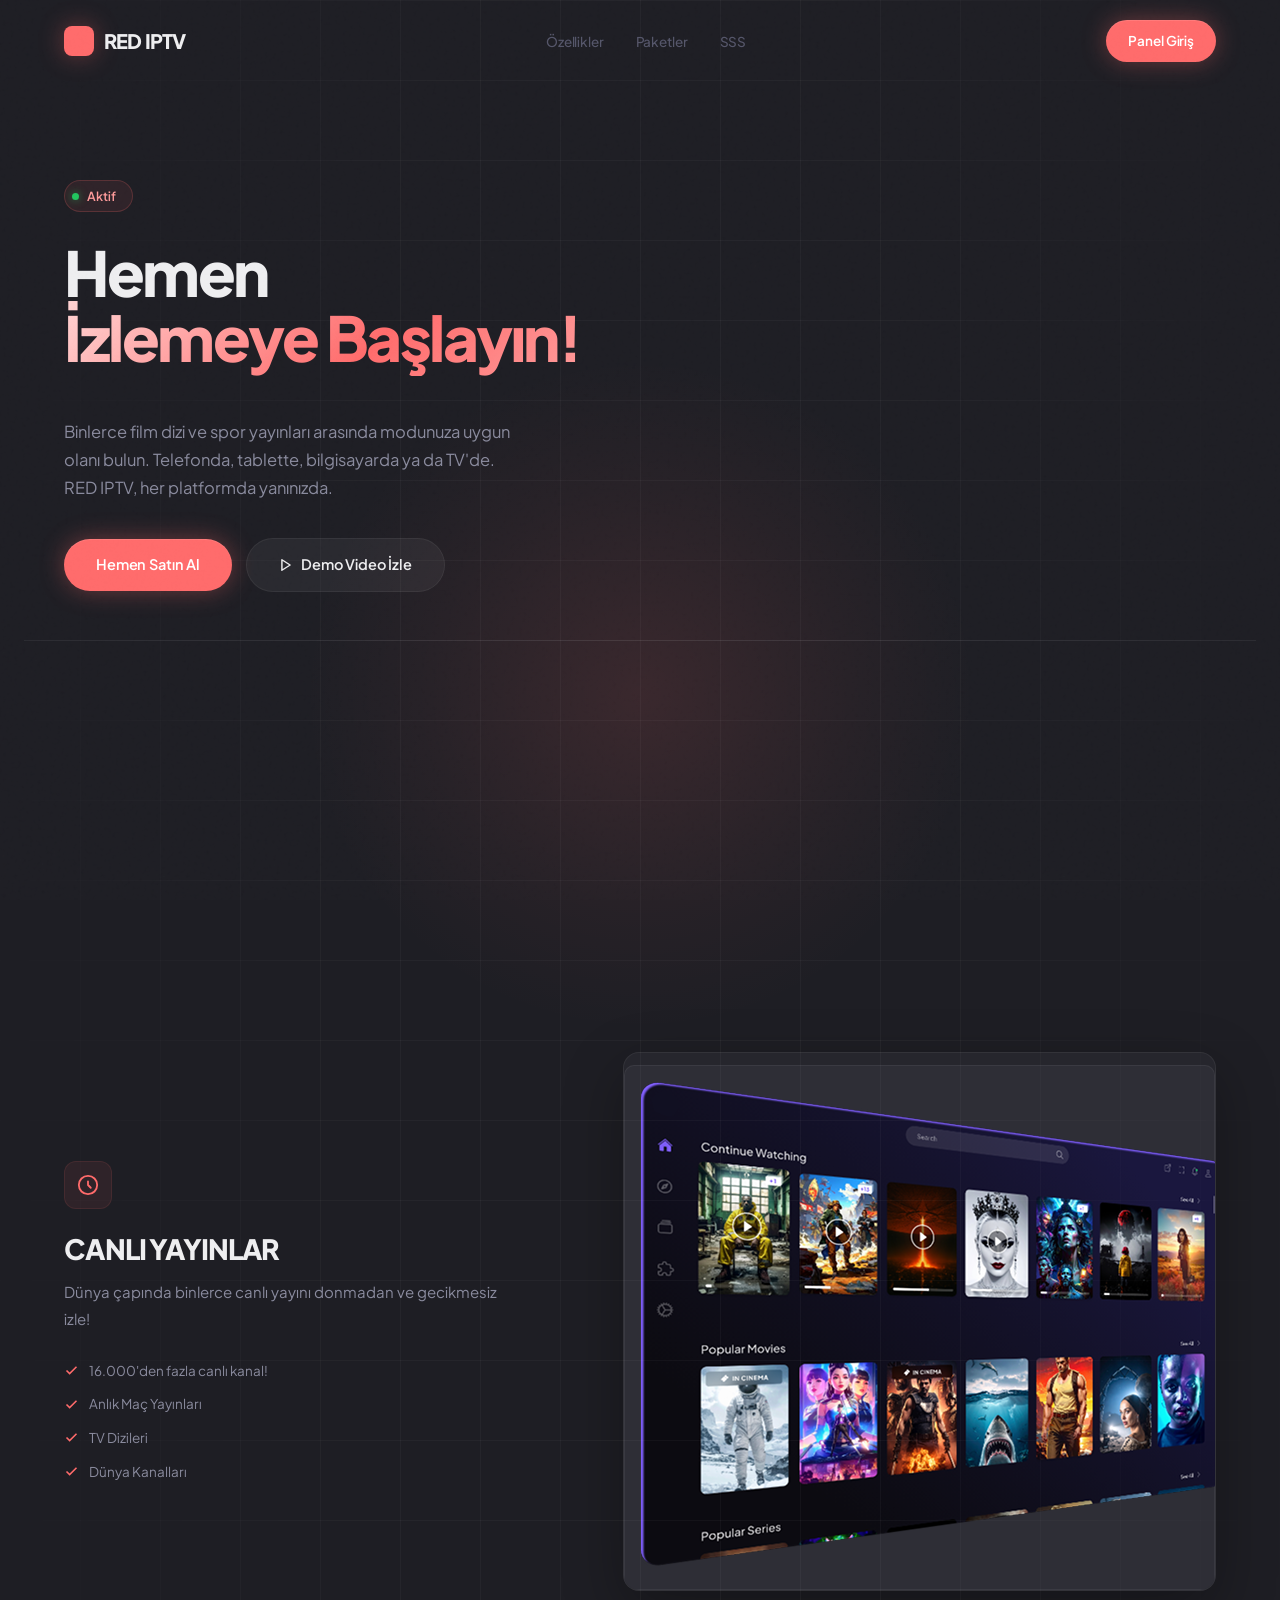
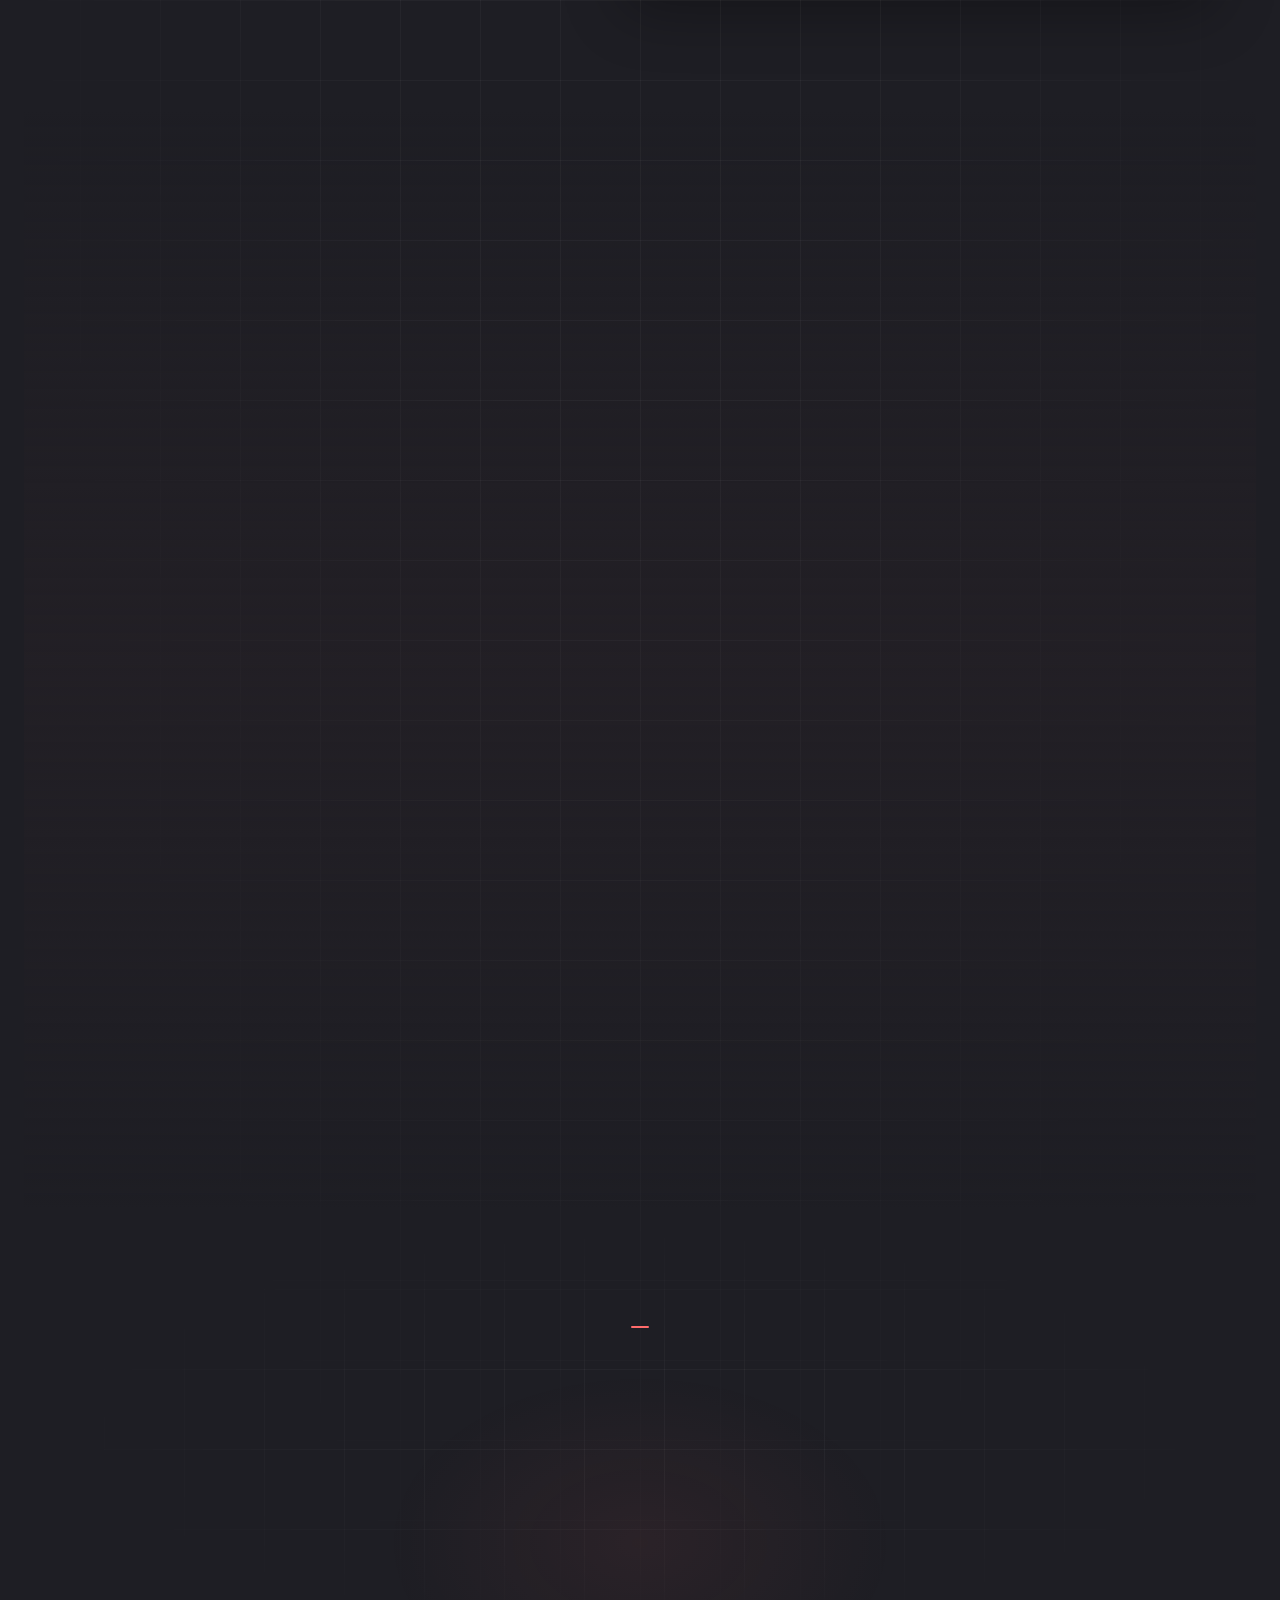
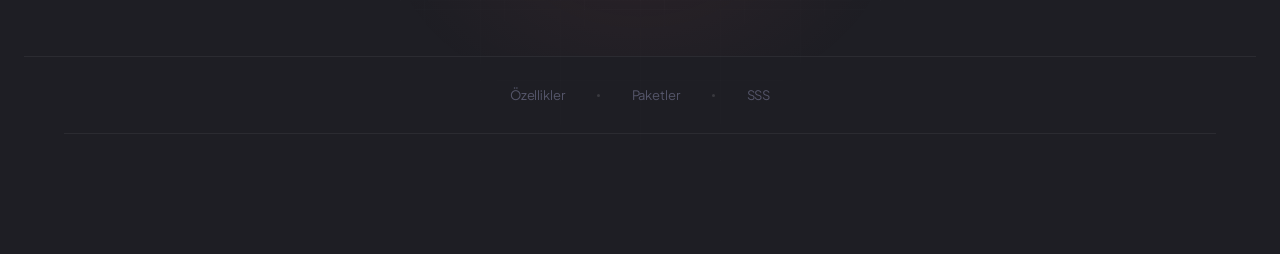
==== index.html @ 6d72e3f4 "Add files via upload" ====
<!DOCTYPE html>
<html lang="tr">
<head>
    <meta charset="UTF-8">
    <meta name="viewport" content="width=device-width, initial-scale=1.0">
    <title>RED IPTV - Guncel Aktif Canli</title>
    <link rel="preconnect" href="https://fonts.googleapis.com">
    <link rel="preconnect" href="https://fonts.gstatic.com" crossorigin>
    <link href="https://fonts.googleapis.com/css2?family=Plus+Jakarta+Sans:wght@400;500;600;700;800&family=JetBrains+Mono:wght@400;500&display=swap" rel="stylesheet">
    <link rel="stylesheet" href="templatemo-quantix-style.css">
<!--

TemplateMo 614 Quantix SaaS

https://templatemo.com/tm-614-quantix-saas

-->
</head>
<body>

    <!-- NAVBAR -->
    <nav class="navbar" id="navbar">
        <div class="container">
            <a href="#" class="nav-brand">
                <span class="brand-icon"></span>
                RED IPTV
            </a>
            <ul class="nav-links" id="navLinks">
                <li><a href="#features">Özellikler</a></li>
                <li><a href="#pricing">Paketler</a></li>
                <li><a href="./sss.html" onclick="return false;">SSS</a></li>
                <li class="nav-mobile-actions">
                    <a href="#" class="btn btn-primary" onclick="return false;">Panel Giriş</a>
                </li>
            </ul>
            <div class="nav-actions">
                <a href="#" class="btn btn-primary" onclick="return false;">Panel Giriş</a>
            </div>
            <button class="nav-toggle" id="navToggle" aria-label="Toggle menu">
                <span></span><span></span><span></span>
            </button>
        </div>
    </nav>

    <!-- HERO -->
    <section class="hero">
        <div class="hero-inner container">
            <div class="hero-content">
                <div class="hero-badge">
                    <span class="badge-dot"></span>
                    Aktif
                </div>
                <h1>Hemen <br><span class="gradient-text">İzlemeye Başlayın!</span></h1>
                <p class="hero-desc">
</br> Binlerce film dizi ve spor yayınları arasında modunuza uygun olanı bulun. Telefonda, tablette, bilgisayarda ya da TV'de. </br> RED IPTV, her platformda yanınızda.</p>
                <div class="hero-cta">
                    <a href="#pricing" class="btn btn-primary btn-lg" onclick="return false;">Hemen Satın Al</a>
                    <a href="#" class="btn btn-secondary btn-lg" onclick="return false;">
                        <svg width="14" height="14" viewBox="0 0 24 24" fill="none" stroke="currentColor" stroke-width="2.5" stroke-linecap="round" stroke-linejoin="round"><polygon points="5 3 19 12 5 21 5 3"/></svg>
                       Demo Video İzle
                    </a>
                </div>
				</div>
                </div>
            </div>

    <!-- TABBED FEATURES -->
    <section class="section features-section" id="features">
        <div class="container">
            <div class="section-header fade-up">
                <p class="section-label"></p>
                <h2 class="section-title">Özellikler</h2>
                <p class="section-desc">Canlı Yayınlar - Kanallar - Diziler - Filmler - XXX</p>
            </div>

            <div class="feature-tabs fade-up" role="tablist">
                <button class="feature-tab active" data-tab="dashboard" role="tab">Canlı Yayınlar</button>
                <button class="feature-tab" data-tab="funnels" role="tab">Kanallar</button>
                <button class="feature-tab" data-tab="sdk" role="tab">Diziler</button>
                <button class="feature-tab" data-tab="replay" role="tab">Filmler</button>
                <button class="feature-tab" data-tab="privacy" role="tab">XXX</button>
            </div>

            <div class="feature-panels">
                <!-- Panel 1: Canlı Yayınlar -->
                <div class="feature-panel active" data-panel="dashboard">
                    <div class="feature-text">
                        <div class="feat-icon">
                            <svg width="22" height="22" viewBox="0 0 24 24" fill="none" stroke="currentColor" stroke-width="2" stroke-linecap="round" stroke-linejoin="round"><circle cx="12" cy="12" r="10"/><path d="M12 8v4l3 3"/></svg>
                        </div>
                        <h3>CANLI YAYINLAR</h3>
                        <p>Dünya çapında binlerce canlı yayını donmadan ve gecikmesiz izle!</p>
                        <ul class="feature-bullets">
						    <li><svg width="15" height="15" viewBox="0 0 24 24" fill="none" stroke="currentColor" stroke-width="2.5"><polyline points="20 6 9 17 4 12"/></svg> 16.000'den fazla canlı kanal! </li>
                            <li><svg width="15" height="15" viewBox="0 0 24 24" fill="none" stroke="currentColor" stroke-width="2.5"><polyline points="20 6 9 17 4 12"/></svg> Anlık Maç Yayınları </li>
                            <li><svg width="15" height="15" viewBox="0 0 24 24" fill="none" stroke="currentColor" stroke-width="2.5"><polyline points="20 6 9 17 4 12"/></svg> TV Dizileri </li>
                            <li><svg width="15" height="15" viewBox="0 0 24 24" fill="none" stroke="currentColor" stroke-width="2.5"><polyline points="20 6 9 17 4 12"/></svg> Dünya Kanalları </li>
						</ul>
              </div>
                    <div class="feature-visual">
                            <div class="code-output">
                   <img src="img/explore.png">
				      <div class="co-result">
                            </div>
                        </div>
                    </div>
                </div>

                <!-- Panel 2: Kanallar -->
                <div class="feature-panel" data-panel="funnels">
                    <div class="feature-text">
                        <div class="feat-icon">
                            <svg width="22" height="22" viewBox="0 0 24 24" fill="none" stroke="currentColor" stroke-width="2" stroke-linecap="round" stroke-linejoin="round"><circle cx="12" cy="12" r="10"/><path d="M12 8v4l3 3"/></svg>
                        </div>
                        <h3>KANALLAR</h3>
                        <p> </br>Dünya TV'lerindeki kanalları anlık izle!</p>
                        <ul class="feature-bullets">
					        <li><svg width="15" height="15" viewBox="0 0 24 24" fill="none" stroke="currentColor" stroke-width="2.5"><polyline points="20 6 9 17 4 12"/></svg> 16.000'den fazla canlı kanal! </li>
                            <li><svg width="15" height="15" viewBox="0 0 24 24" fill="none" stroke="currentColor" stroke-width="2.5"><polyline points="20 6 9 17 4 12"/></svg> Dizi Kanalları </li>
                            <li><svg width="15" height="15" viewBox="0 0 24 24" fill="none" stroke="currentColor" stroke-width="2.5"><polyline points="20 6 9 17 4 12"/></svg> Türk TV Kanalları </li>
                            <li><svg width="15" height="15" viewBox="0 0 24 24" fill="none" stroke="currentColor" stroke-width="2.5"><polyline points="20 6 9 17 4 12"/></svg> Dünya Kanalları </li>
						</ul>
              </div>
                    <div class="feature-visual">
                            <div class="code-output">
                   <img src="img/explore.png">
				      <div class="co-result">
                            </div>
                        </div>
                    </div>
                </div>

                <!-- Panel 3: Diziler -->
                <div class="feature-panel" data-panel="sdk">
                    <div class="feature-text">
                        <div class="feat-icon">
                            <svg width="22" height="22" viewBox="0 0 24 24" fill="none" stroke="currentColor" stroke-width="2" stroke-linecap="round" stroke-linejoin="round"><polyline points="16 18 22 12 16 6"/><polyline points="8 6 2 12 8 18"/></svg>
                        </div>
                        <h3>DIZILER</h3>
                        <p>DEV DIZI ARŞIVIMIZ HIZMETINIZDE! </br>Güncel ve geçmiş binlerce dizi tek tık uzağınızda.</p>
                        <ul class="feature-bullets">
					   	    <li><svg width="15" height="15" viewBox="0 0 24 24" fill="none" stroke="currentColor" stroke-width="2.5"><polyline points="20 6 9 17 4 12"/></svg> 12.000+ Dizi & 270.000+ Bölüm </li>
                            <li><svg width="15" height="15" viewBox="0 0 24 24" fill="none" stroke="currentColor" stroke-width="2.5"><polyline points="20 6 9 17 4 12"/></svg> Efsane Bölümler</li>
                            <li><svg width="15" height="15" viewBox="0 0 24 24" fill="none" stroke="currentColor" stroke-width="2.5"><polyline points="20 6 9 17 4 12"/></svg> Onlarca Platform</li>
                            <li><svg width="15" height="15" viewBox="0 0 24 24" fill="none" stroke="currentColor" stroke-width="2.5"><polyline points="20 6 9 17 4 12"/></svg> Muhteşem prodüksiyonlar</li>
                        </ul>
                    </div>
                    <div class="feature-visual">
                            <div class="code-output">
								<img src="img/explore.png">
                                <div class="co-result">
                                </div>
                            </div>
                        </div>
                    </div>
                </div>

                <!-- Panel 4: Filmler -->
                <div class="feature-panel" data-panel="replay">
                    <div class="feature-text">
                        <div class="feat-icon">
                            <svg width="22" height="22" viewBox="0 0 24 24" fill="none" stroke="currentColor" stroke-width="2" stroke-linecap="round" stroke-linejoin="round"><circle cx="12" cy="12" r="10"/><path d="M12 8v4l3 3"/></svg>
                        </div>
                        <h3>FILMLER</h3>
                        <p>DEV FILM ARŞIVIMIZ HIZMETINIZDE! </br>Güncel ve geçmiş binlerce film tek tık uzağınızda.</p>
                        <ul class="feature-bullets">
						    <li><svg width="15" height="15" viewBox="0 0 24 24" fill="none" stroke="currentColor" stroke-width="2.5"><polyline points="20 6 9 17 4 12"/></svg> 125.000'den fazla içerik! </li>
                            <li><svg width="15" height="15" viewBox="0 0 24 24" fill="none" stroke="currentColor" stroke-width="2.5"><polyline points="20 6 9 17 4 12"/></svg> Vizyon filmleri</li>
                            <li><svg width="15" height="15" viewBox="0 0 24 24" fill="none" stroke="currentColor" stroke-width="2.5"><polyline points="20 6 9 17 4 12"/></svg> Kült yapımlar</li>
                            <li><svg width="15" height="15" viewBox="0 0 24 24" fill="none" stroke="currentColor" stroke-width="2.5"><polyline points="20 6 9 17 4 12"/></svg> Muhteşem prodüksiyonlar</li>
						</ul>
              </div>
                    <div class="feature-visual">
                            <div class="code-output">
                   <img src="img/explore.png">
				      <div class="co-result">
                            </div>
                        </div>
                    </div>
                </div>

                <!-- Panel 5: XXX -->
                <div class="feature-panel" data-panel="privacy">
                    <div class="feature-text">
                        <div class="feat-icon">
                            <svg width="22" height="22" viewBox="0 0 24 24" fill="none" stroke="currentColor" stroke-width="2" stroke-linecap="round" stroke-linejoin="round"><polyline points="16 18 22 12 16 6"/><polyline points="8 6 2 12 8 18"/></svg>
                        </div>
                        <h3>XXX</h3>
                        <p>+18 Adult Filmler</p>
                        <ul class="feature-bullets">	</ul>
              </div>
                    <div class="feature-visual">
                            <div class="code-output">
                   <img src="img/explore.png">
				                                   <div class="co-result">
				   </div>
                </div>
    </section>

    <!-- PRICING -->
    <section class="section pricing-section" id="pricing">
        <div class="container">
            <div class="section-header fade-up">
                <p class="section-label"></p>
                <h2 class="section-title">Paketler</h2>
                <p class="section-desc">Tüm paketler; güncel filmler, güncel diziler, sürekli canlı kanal ve maç yayınlarını içermektedir.</p>
            </div>

            <div class="pricing-grid">
                <!-- Aylık -->
                <div class="pricing-card fade-up">
                    <span class="pricing-popular">Deneme Pakedi</span>
                    <div class="pricing-plan-name">1 Aylık Paket</div>
                    <div class="pricing-amount">
                        <span class="pricing-currency">₺</span>
                        <span class="pricing-value" data-monthly="25">600</span>
						</div>
                    <div class="pricing-period" data-monthly="per month" data-annual-total="1,008">Aylık ₺583</div>
	
                    <a href="https://wa.me/+380937228150?text=Merhaba! 1 Aylık Pakedi (600₺) satın almak istiyorum." class="btn btn-primary" onclick="return false;">Satın Al</a>
                    <div class="pricing-divider"></div>
                    <ul class="pricing-features">
                        <li><svg width="15" height="15" viewBox="0 0 24 24" fill="none" stroke="currentColor" stroke-width="2.5"><polyline points="20 6 9 17 4 12"/></svg> 16.000+ Kanal </li>
                        <li><svg width="15" height="15" viewBox="0 0 24 24" fill="none" stroke="currentColor" stroke-width="2.5"><polyline points="20 6 9 17 4 12"/></svg> 125.000+ Film </li>
                        <li><svg width="15" height="15" viewBox="0 0 24 24" fill="none" stroke="currentColor" stroke-width="2.5"><polyline points="20 6 9 17 4 12"/></svg> 12.000+ Dizi </li>
                        <li><svg width="15" height="15" viewBox="0 0 24 24" fill="none" stroke="currentColor" stroke-width="2.5"><polyline points="20 6 9 17 4 12"/></svg> 270.000+ Bölüm</li>
						<li><svg width="15" height="15" viewBox="0 0 24 24" fill="none" stroke="currentColor" stroke-width="2.5"><polyline points="20 6 9 17 4 12"/></svg> 4K & 1080p Yayın </li>
                        <li><svg width="15" height="15" viewBox="0 0 24 24" fill="none" stroke="currentColor" stroke-width="2.5"><polyline points="20 6 9 17 4 12"/></svg> Gelişmiş Web Panel </li>
                        <li><svg width="15" height="15" viewBox="0 0 24 24" fill="none" stroke="currentColor" stroke-width="2.5"><polyline points="20 6 9 17 4 12"/></svg> Geriye Sar İzle </li>
                        <li><svg width="15" height="15" viewBox="0 0 24 24" fill="none" stroke="currentColor" stroke-width="2.5"><polyline points="20 6 9 17 4 12"/></svg> Tüm Cihazlara Uyumlu </li>
                    </ul>
                </div>

                <!-- Yıllık -->
                <div class="pricing-card featured fade-up">
                    <span class="pricing-popular">En Avantajlı Paket</span>
                    <div class="pricing-plan-name">12 Aylık Paket </div>
                    <div class="pricing-amount">
                        <span class="pricing-currency">₺</span>
                        <span class="pricing-value" data-monthly="25">2,500</span>
                    </div>
                    <div class="pricing-period" data-monthly="per month" data-annual-total="210">Aylık ₺208</div>
					
                    <a href="https://wa.me/+380937228150?text=Merhaba! 12 Aylık Pakedi (2,500₺) satın almak istiyorum." class="btn btn-primary" onclick="return false;">Satın Al</a>
                    <div class="pricing-divider"></div>
                    <ul class="pricing-features">
                        <li><svg width="15" height="15" viewBox="0 0 24 24" fill="none" stroke="currentColor" stroke-width="2.5"><polyline points="20 6 9 17 4 12"/></svg> 16.000+ Kanal </li>
                        <li><svg width="15" height="15" viewBox="0 0 24 24" fill="none" stroke="currentColor" stroke-width="2.5"><polyline points="20 6 9 17 4 12"/></svg> 125.000+ Film </li>
                        <li><svg width="15" height="15" viewBox="0 0 24 24" fill="none" stroke="currentColor" stroke-width="2.5"><polyline points="20 6 9 17 4 12"/></svg> 12.000+ Dizi </li>
                        <li><svg width="15" height="15" viewBox="0 0 24 24" fill="none" stroke="currentColor" stroke-width="2.5"><polyline points="20 6 9 17 4 12"/></svg> 270.000+ Bölüm</li>
						<li><svg width="15" height="15" viewBox="0 0 24 24" fill="none" stroke="currentColor" stroke-width="2.5"><polyline points="20 6 9 17 4 12"/></svg> 4K & 1080p Yayın </li>
                        <li><svg width="15" height="15" viewBox="0 0 24 24" fill="none" stroke="currentColor" stroke-width="2.5"><polyline points="20 6 9 17 4 12"/></svg> Gelişmiş Web Panel </li>
                        <li><svg width="15" height="15" viewBox="0 0 24 24" fill="none" stroke="currentColor" stroke-width="2.5"><polyline points="20 6 9 17 4 12"/></svg> Geriye Sar İzle </li>
                        <li><svg width="15" height="15" viewBox="0 0 24 24" fill="none" stroke="currentColor" stroke-width="2.5"><polyline points="20 6 9 17 4 12"/></svg> Tüm Cihazlara Uyumlu </li>
                    </ul>
                </div>

                <!-- Scale: $120 / $84 -->
                <div class="pricing-card fade-up">
				  <span class="pricing-popular">3 Aylık Paket</span>
                    <div class="pricing-plan-name">3 Aylık Paket</div>
                    <div class="pricing-amount">
                        <span class="pricing-currency">₺</span>
                        <span class="pricing-value" data-monthly="120" data-annual="84">1,750</span>
                    </div>
                    <div class="pricing-period" data-monthly="per month" data-annual-total="1,008">Aylık ₺583</div>
                    <a href="https://wa.me/+380937228150?text=Merhaba! 3 Aylık Pakedi (1,750₺)  satın almak istiyorum." class="btn btn-primary" onclick="return false;">Satın Al</a>
                    <div class="pricing-divider"></div>
                    <ul class="pricing-features">
                        <li><svg width="15" height="15" viewBox="0 0 24 24" fill="none" stroke="currentColor" stroke-width="2.5"><polyline points="20 6 9 17 4 12"/></svg> 16.000+ Kanal </li>
                        <li><svg width="15" height="15" viewBox="0 0 24 24" fill="none" stroke="currentColor" stroke-width="2.5"><polyline points="20 6 9 17 4 12"/></svg> 125.000+ Film </li>
                        <li><svg width="15" height="15" viewBox="0 0 24 24" fill="none" stroke="currentColor" stroke-width="2.5"><polyline points="20 6 9 17 4 12"/></svg> 12.000+ Dizi </li>
                        <li><svg width="15" height="15" viewBox="0 0 24 24" fill="none" stroke="currentColor" stroke-width="2.5"><polyline points="20 6 9 17 4 12"/></svg> 270.000+ Bölüm</li>
						<li><svg width="15" height="15" viewBox="0 0 24 24" fill="none" stroke="currentColor" stroke-width="2.5"><polyline points="20 6 9 17 4 12"/></svg> 4K & 1080p Yayın </li>
                        <li><svg width="15" height="15" viewBox="0 0 24 24" fill="none" stroke="currentColor" stroke-width="2.5"><polyline points="20 6 9 17 4 12"/></svg> Gelişmiş Web Panel </li>
                        <li><svg width="15" height="15" viewBox="0 0 24 24" fill="none" stroke="currentColor" stroke-width="2.5"><polyline points="20 6 9 17 4 12"/></svg> Geriye Sar İzle </li>
                        <li><svg width="15" height="15" viewBox="0 0 24 24" fill="none" stroke="currentColor" stroke-width="2.5"><polyline points="20 6 9 17 4 12"/></svg> Tüm Cihazlara Uyumlu </li>
                    </ul>
                </div>
            </div>
        </div>
    </section>

    <!-- SUBSCRIBE -->
    <section class="subscribe-section">
                <p class="section-label"></p>
        <div class="container">
            <div class="subscribe-inner fade-up">
                <h2 class="section-title">Bizimle İletişime Geçin</h2>
                <p class="section-desc">Satın Alım, Kurulum ve sorunlarınız için bizimle iletişime geçebilirsiniz. 😊</p>
                <div class="subscribe-input-group">
                    <input type="text" placeholder="Merhaba! Yardıma ihtiyacım var.">
<a href="https://wa.me/+380937228150?text=Merhaba! Yardıma ihtiyacım var." class="btn btn-primary" onclick="return false;">Gönder<svg width="13" height="13" viewBox="0 0 24 24" fill="none" stroke="currentColor" stroke-width="2.5" stroke-linecap="round" stroke-linejoin="round"><polyline points="20 6 9 17 4 12"/></svg></a>
                </div>

            </div>
        </div>
    </section>

    <!-- FOOTER -->
    <footer class="footer">
        <div class="container">
            <div class="footer-row-links">
                <a href="#features">Özellikler</a>
                <span class="footer-link-dot"></span>
                <a href="#pricing">Paketler</a>
                <span class="footer-link-dot"></span>
                <a href="./sss.html" onclick="return false;">SSS</a>
            </div>

        </div>
    </footer>

    <script src="templatemo-quantix-script.js"></script>

</body>
</html>
---- templatemo-quantix-style.css ----
/* ============================================
           QUANTIX - SaaS Landing Page Template
           Design: TemplateMo
           https://templatemo.com
        ============================================ */

        *,
        *::before,
        *::after {
            margin: 0;
            padding: 0;
            box-sizing: border-box;
        }

        :root {
            --deep-space: #1E1E24;
            --surface-1: #26262D;
            --surface-2: #2E2E36;
            --surface-3: #36363F;
            --accent: #FF6B6B;
            --accent-light: #FF9B9B;
            --accent-glow: rgba(255, 107, 107, 0.35);
            --accent-soft: rgba(255, 107, 107, 0.08);
            --accent-border: rgba(255, 107, 107, 0.25);
            --text-primary: #EEEEF0;
            --text-secondary: #8A8B9E;
            --text-muted: #55566A;
            --border-subtle: rgba(255, 255, 255, 0.06);
            --green: #22C55E;
            --amber: #F59E0B;
            --rose: #F43F5E;
            --radius: 16px;
            --radius-sm: 10px;
            --radius-xs: 6px;
            --radius-pill: 100px;
        }

        html { scroll-behavior: smooth; }

        body {
            font-family: 'Plus Jakarta Sans', -apple-system, sans-serif;
            background-color: var(--deep-space);
            color: var(--text-primary);
            line-height: 1.6;
            overflow-x: hidden;
            -webkit-font-smoothing: antialiased;
        }

        /* Grain overlay */
        body::after {
            content: '';
            position: fixed;
            inset: 0;
            background-image: url("data:image/svg+xml,%3Csvg viewBox='0 0 256 256' xmlns='http://www.w3.org/2000/svg'%3E%3Cfilter id='n'%3E%3CfeTurbulence type='fractalNoise' baseFrequency='0.9' numOctaves='4' stitchTiles='stitch'/%3E%3C/filter%3E%3Crect width='100%25' height='100%25' filter='url(%23n)' opacity='0.03'/%3E%3C/svg%3E");
            pointer-events: none;
            z-index: 9999;
            opacity: 0.5;
        }

        a { text-decoration: none; color: inherit; }

        .container {
            width: 100%;
            max-width: 1200px;
            margin: 0 auto;
            padding: 0 24px;
        }

        .mono { font-family: 'JetBrains Mono', monospace; }

        /* ===== NAVBAR ===== */

        .navbar {
            position: fixed;
            top: 0;
            left: 0;
            width: 100%;
            z-index: 1000;
            padding: 20px 0;
            transition: all 0.4s ease;
        }

        .navbar.scrolled {
            background: rgba(30, 30, 36, 0.8);
            backdrop-filter: blur(24px);
            -webkit-backdrop-filter: blur(24px);
            padding: 14px 0;
            border-bottom: 1px solid var(--border-subtle);
        }

        .navbar .container {
            display: flex;
            align-items: center;
            justify-content: space-between;
        }

        .nav-brand {
            font-size: 20px;
            font-weight: 800;
            letter-spacing: -0.04em;
            display: flex;
            align-items: center;
            gap: 10px;
        }

        .brand-icon {
            width: 30px;
            height: 30px;
            background: var(--accent);
            border-radius: 8px;
            display: grid;
            place-items: center;
            font-size: 14px;
            font-weight: 800;
            color: #fff;
            box-shadow: 0 0 24px var(--accent-glow);
        }

        .nav-links {
            display: flex;
            align-items: center;
            gap: 32px;
            list-style: none;
        }

        .nav-links a {
            font-size: 13.5px;
            font-weight: 500;
            color: var(--text-muted);
            transition: color 0.3s;
            letter-spacing: -0.01em;
        }

        .nav-links a:hover { color: var(--text-primary); }

        .nav-mobile-actions {
            display: none;
        }

        .nav-actions { display: flex; align-items: center; gap: 10px; }

        .btn {
            display: inline-flex;
            align-items: center;
            justify-content: center;
            gap: 8px;
            padding: 10px 22px;
            border-radius: var(--radius-pill);
            font-family: inherit;
            font-size: 13.5px;
            font-weight: 600;
            cursor: pointer;
            border: none;
            transition: all 0.3s ease;
            letter-spacing: -0.01em;
        }

        .btn-ghost { background: transparent; color: var(--text-secondary); }
        .btn-ghost:hover { color: var(--text-primary); }

        .btn-primary {
            background: var(--accent);
            color: #fff;
            box-shadow: 0 0 24px var(--accent-glow),
                        0 1px 0 rgba(255,255,255,0.1) inset;
        }

        .btn-primary:hover {
            background: #FF8585;
            box-shadow: 0 0 36px var(--accent-glow),
                        0 1px 0 rgba(255,255,255,0.15) inset;
            transform: translateY(-1px);
        }

        .btn-secondary {
            background: rgba(255,255,255,0.05);
            color: var(--text-primary);
            border: 1px solid var(--border-subtle);
        }

        .btn-secondary:hover {
            background: rgba(255,255,255,0.08);
            border-color: rgba(255,255,255,0.1);
        }

        .btn-lg { padding: 14px 32px; font-size: 14.5px; }

        .btn-primary .btn-arrow { transition: transform 0.3s; }
        .btn-primary:hover .btn-arrow { transform: translateX(3px); }

        .nav-toggle {
            display: none;
            flex-direction: column;
            gap: 5px;
            background: none;
            border: none;
            cursor: pointer;
            padding: 4px;
            z-index: 1001;
        }

        .nav-toggle span {
            width: 20px;
            height: 2px;
            background: var(--text-primary);
            border-radius: 2px;
            transition: all 0.3s;
        }

        .nav-toggle.active span:nth-child(1) { transform: rotate(45deg) translate(5px, 5px); }
        .nav-toggle.active span:nth-child(2) { opacity: 0; }
        .nav-toggle.active span:nth-child(3) { transform: rotate(-45deg) translate(5px, -5px); }


        /* ===== HERO ===== */

        .hero {
            position: relative;
            padding: 180px 24px 120px;
            overflow: hidden;
        }

        .hero::before {
            content: '';
            position: absolute;
            top: 10%;
            left: 50%;
            transform: translateX(-50%);
            width: 1000px;
            height: 700px;
            background: radial-gradient(circle at center,
                rgba(255, 107, 107, 0.12) 0%,
                rgba(255, 107, 107, 0.04) 35%,
                transparent 55%);
            pointer-events: none;
        }

        .hero::after {
            content: '';
            position: absolute;
            inset: 0;
            background-image:
                linear-gradient(rgba(255,255,255,0.035) 1px, transparent 1px),
                linear-gradient(90deg, rgba(255,255,255,0.035) 1px, transparent 1px);
            background-size: 80px 80px;
            mask-image: radial-gradient(ellipse at 50% 30%, black 30%, transparent 75%);
            -webkit-mask-image: radial-gradient(ellipse at 50% 30%, black 30%, transparent 75%);
            pointer-events: none;
        }

        .hero-inner {
            position: relative;
            z-index: 1;
            display: grid;
            grid-template-columns: 1fr 1fr;
            gap: 60px;
            align-items: center;
            max-width: 1200px;
            margin: 0 auto;
        }

        .hero-content { max-width: 560px; }

        .hero-badge {
            display: inline-flex;
            align-items: center;
            gap: 8px;
            padding: 5px 16px 5px 7px;
            background: var(--accent-soft);
            border: 1px solid rgba(255, 107, 107, 0.2);
            border-radius: var(--radius-pill);
            font-size: 12.5px;
            font-weight: 600;
            color: var(--accent-light);
            margin-bottom: 28px;
        }

        .badge-dot {
            width: 7px;
            height: 7px;
            background: var(--green);
            border-radius: 50%;
            box-shadow: 0 0 8px rgba(34, 197, 94, 0.6);
            animation: dotPulse 2s ease-in-out infinite;
        }

        @keyframes dotPulse {
            0%, 100% { opacity: 1; }
            50% { opacity: 0.3; }
        }

        .hero h1 {
            font-size: clamp(40px, 5vw, 62px);
            font-weight: 800;
            letter-spacing: -0.04em;
            line-height: 1.05;
            margin-bottom: 20px;
        }

        .gradient-text {
            background: linear-gradient(135deg, #FFD4D4 0%, var(--accent) 60%, #FF9B9B 100%);
            -webkit-background-clip: text;
            background-clip: text;
            -webkit-text-fill-color: transparent;
        }

        .hero-desc {
            font-size: 16.5px;
            color: var(--text-secondary);
            line-height: 1.7;
            margin-bottom: 36px;
            max-width: 460px;
        }

        .hero-cta {
            display: flex;
            align-items: center;
            gap: 14px;
            margin-bottom: 48px;
        }

        .trusted-row { display: flex; flex-direction: column; gap: 14px; }

        .trusted-label {
            font-size: 11.5px;
            font-weight: 500;
            color: var(--text-muted);
            text-transform: uppercase;
            letter-spacing: 0.1em;
        }

        .trusted-logos {
            display: flex;
            align-items: center;
            gap: 28px;
            flex-wrap: wrap;
        }

        .trusted-logo {
            opacity: 0.25;
            transition: opacity 0.3s;
            font-size: 14px;
            font-weight: 700;
            color: var(--text-secondary);
            letter-spacing: -0.02em;
            display: flex;
            align-items: center;
            gap: 6px;
        }

        .trusted-logo:hover { opacity: 0.5; }

        .trusted-logo .t-icon {
            width: 18px;
            height: 18px;
            border-radius: 4px;
            background: rgba(255,255,255,0.15);
        }

        /* Hero mockup */
        .hero-mockup { position: relative; }

        .mockup-window {
            background: var(--surface-1);
            border: 1px solid var(--border-subtle);
            border-radius: 14px;
            overflow: hidden;
            box-shadow: 0 40px 80px rgba(0,0,0,0.5),
                        0 0 0 1px rgba(255,255,255,0.03) inset;
            transform: perspective(1200px) rotateY(-4deg) rotateX(2deg);
            transition: transform 0.5s ease;
        }

        .mockup-window:hover {
            transform: perspective(1200px) rotateY(-1deg) rotateX(1deg);
        }

        .mockup-toolbar {
            display: flex;
            align-items: center;
            gap: 6px;
            padding: 12px 16px;
            border-bottom: 1px solid var(--border-subtle);
        }

        .mockup-dot {
            width: 10px;
            height: 10px;
            border-radius: 50%;
        }

        .mockup-dot:nth-child(1) { background: var(--rose); opacity: 0.7; }
        .mockup-dot:nth-child(2) { background: var(--amber); opacity: 0.7; }
        .mockup-dot:nth-child(3) { background: var(--green); opacity: 0.7; }

        .mockup-body { padding: 20px; }

        .mockup-metric-row {
            display: grid;
            grid-template-columns: repeat(3, 1fr);
            gap: 12px;
            margin-bottom: 16px;
        }

        .mockup-metric {
            background: var(--surface-2);
            border-radius: 10px;
            padding: 14px;
            border: 1px solid var(--border-subtle);
        }

        .mockup-metric .mm-label {
            font-size: 10px;
            color: var(--text-muted);
            margin-bottom: 6px;
            text-transform: uppercase;
            letter-spacing: 0.06em;
        }

        .mockup-metric .mm-value {
            font-size: 20px;
            font-weight: 800;
            letter-spacing: -0.04em;
        }

        .mockup-metric .mm-change {
            font-size: 10px;
            font-weight: 600;
            color: var(--green);
            margin-top: 4px;
        }

        .mockup-chart {
            background: var(--surface-2);
            border-radius: 10px;
            padding: 16px;
            border: 1px solid var(--border-subtle);
            height: 120px;
            position: relative;
            overflow: hidden;
        }

        .mockup-chart-label {
            font-size: 10px;
            color: var(--text-muted);
            text-transform: uppercase;
            letter-spacing: 0.06em;
        }

        .chart-line {
            position: absolute;
            bottom: 16px;
            left: 16px;
            right: 16px;
            height: 60px;
        }

        .chart-line svg { width: 100%; height: 100%; }

        /* ===== SECTIONS ===== */

        .section { padding: 120px 0; position: relative; }

        .section-label {
            display: inline-flex;
            align-items: center;
            gap: 8px;
            font-size: 12px;
            font-weight: 600;
            color: var(--accent);
            text-transform: uppercase;
            letter-spacing: 0.1em;
            margin-bottom: 14px;
            font-family: 'JetBrains Mono', monospace;
        }

        .section-label::before {
            content: '';
            width: 18px;
            height: 2px;
            background: var(--accent);
            border-radius: 2px;
        }

        .section-title {
            font-size: clamp(30px, 4vw, 46px);
            font-weight: 800;
            letter-spacing: -0.04em;
            line-height: 1.1;
            margin-bottom: 14px;
        }

        .section-desc {
            font-size: 16px;
            color: var(--text-secondary);
            max-width: 480px;
            line-height: 1.7;
        }

        .section-header {
            text-align: center;
            margin-bottom: 64px;
        }

        .section-header .section-desc { margin: 0 auto; }

        /* ===== TABBED FEATURES ===== */

        .features-section {
            border-top: 1px solid var(--border-subtle);
        }

        .feature-tabs {
            display: flex;
            justify-content: center;
            gap: 4px;
            margin-bottom: 56px;
            background: var(--surface-1);
            border: 1px solid var(--border-subtle);
            border-radius: var(--radius-pill);
            padding: 4px;
            width: fit-content;
            margin-left: auto;
            margin-right: auto;
        }

        .feature-tab {
            padding: 10px 24px;
            border-radius: var(--radius-pill);
            font-family: inherit;
            font-size: 13.5px;
            font-weight: 600;
            color: var(--text-muted);
            background: transparent;
            border: none;
            cursor: pointer;
            transition: all 0.3s ease;
            white-space: nowrap;
            letter-spacing: -0.01em;
        }

        .feature-tab:hover {
            color: var(--text-secondary);
        }

        .feature-tab.active {
            background: var(--accent);
            color: #fff;
            box-shadow: 0 0 20px var(--accent-glow);
        }

        .feature-panels { position: relative; }

        .feature-panel {
            display: none;
            grid-template-columns: 1fr 1.2fr;
            gap: 64px;
            align-items: center;
            animation: panelIn 0.45s ease forwards;
        }

        .feature-panel.active { display: grid; }

        @keyframes panelIn {
            from { opacity: 0; transform: translateY(16px); }
            to { opacity: 1; transform: translateY(0); }
        }

        .feature-text { max-width: 440px; }

        .feature-text .feat-icon {
            width: 48px;
            height: 48px;
            background: var(--accent-soft);
            border: 1px solid rgba(255, 107, 107, 0.10);
            border-radius: 12px;
            display: grid;
            place-items: center;
            margin-bottom: 24px;
            color: var(--accent);
        }

        .feature-text h3 {
            font-size: 28px;
            font-weight: 800;
            letter-spacing: -0.04em;
            margin-bottom: 14px;
            line-height: 1.15;
        }

        .feature-text p {
            font-size: 15px;
            color: var(--text-secondary);
            line-height: 1.75;
            margin-bottom: 28px;
        }

        .feature-bullets {
            list-style: none;
            display: flex;
            flex-direction: column;
            gap: 12px;
        }

        .feature-bullets li {
            display: flex;
            align-items: center;
            gap: 10px;
            font-size: 13.5px;
            color: var(--text-secondary);
        }

        .feature-bullets li svg { color: var(--accent); flex-shrink: 0; }

        /* Feature panel embedded UIs */
        .feature-visual {
            background: var(--surface-1);
            border: 1px solid var(--border-subtle);
            border-radius: 16px;
            overflow: hidden;
            box-shadow: 0 20px 60px rgba(0,0,0,0.3);
            position: relative;
        }

        .fv-toolbar {
            display: flex;
            align-items: center;
            gap: 6px;
            padding: 11px 16px;
            border-bottom: 1px solid var(--border-subtle);
            background: rgba(255,255,255,0.02);
        }

        .fv-dot { width: 8px; height: 8px; border-radius: 50%; }
        .fv-dot:nth-child(1) { background: var(--rose); opacity: 0.6; }
        .fv-dot:nth-child(2) { background: var(--amber); opacity: 0.6; }
        .fv-dot:nth-child(3) { background: var(--green); opacity: 0.6; }

        .fv-body { padding: 24px; }

        /* — Panel 1: Dashboard mini-UI — */
        .dash-metrics {
            display: grid;
            grid-template-columns: repeat(3, 1fr);
            gap: 10px;
            margin-bottom: 16px;
        }

        .dash-metric {
            background: var(--surface-2);
            border: 1px solid var(--border-subtle);
            border-radius: var(--radius-sm);
            padding: 14px;
        }

        .dash-metric .dm-label {
            font-size: 9.5px;
            color: var(--text-muted);
            text-transform: uppercase;
            letter-spacing: 0.08em;
            margin-bottom: 6px;
            font-family: 'JetBrains Mono', monospace;
        }

        .dash-metric .dm-val {
            font-size: 22px;
            font-weight: 800;
            letter-spacing: -0.04em;
            margin-bottom: 4px;
        }

        .dash-metric .dm-change {
            font-size: 10px;
            font-weight: 600;
        }

        .dm-change.up { color: var(--green); }
        .dm-change.down { color: var(--rose); }

        .dash-chart-area {
            background: var(--surface-2);
            border: 1px solid var(--border-subtle);
            border-radius: var(--radius-sm);
            padding: 16px;
            height: 140px;
            position: relative;
        }

        .dash-chart-area .dca-title {
            font-size: 10px;
            color: var(--text-muted);
            text-transform: uppercase;
            letter-spacing: 0.08em;
            font-family: 'JetBrains Mono', monospace;
            margin-bottom: 8px;
        }

        .dash-chart-area svg { width: 100%; height: 80px; }

        /* — Panel 2: Funnel visual — */
        .funnel-stages {
            display: flex;
            flex-direction: column;
            gap: 6px;
        }

        .funnel-stage {
            display: flex;
            align-items: center;
            gap: 14px;
            padding: 10px 14px;
            background: var(--surface-2);
            border: 1px solid var(--border-subtle);
            border-radius: var(--radius-xs);
        }

        .funnel-bar-wrap { flex: 1; }

        .funnel-bar-label {
            display: flex;
            justify-content: space-between;
            font-size: 11px;
            margin-bottom: 5px;
        }

        .funnel-bar-label span:first-child { color: var(--text-secondary); }
        .funnel-bar-label span:last-child { font-family: 'JetBrains Mono', monospace; color: var(--text-muted); font-size: 10.5px; }

        .funnel-track {
            height: 6px;
            background: rgba(255,255,255,0.06);
            border-radius: 6px;
            overflow: hidden;
        }

        .funnel-fill {
            height: 100%;
            border-radius: 6px;
            background: var(--accent);
            transition: width 0.8s cubic-bezier(0.4, 0, 0.2, 1);
        }

        .funnel-fill.green { background: var(--green); }
        .funnel-fill.amber { background: var(--amber); }

        .funnel-drop {
            font-size: 10px;
            font-weight: 600;
            color: var(--rose);
            font-family: 'JetBrains Mono', monospace;
            width: 44px;
            text-align: right;
            flex-shrink: 0;
        }

        /* — Panel 3: Code snippet — */
        .code-block {
            background: var(--deep-space);
            border: 1px solid var(--border-subtle);
            border-radius: var(--radius-sm);
            padding: 20px;
            font-family: 'JetBrains Mono', monospace;
            font-size: 12px;
            line-height: 1.8;
            color: var(--text-secondary);
            overflow-x: auto;
        }

        .code-block .c-key { color: var(--accent-light); }
        .code-block .c-str { color: var(--green); }
        .code-block .c-fn { color: var(--amber); }
        .code-block .c-comment { color: var(--text-muted); }
        .code-block .c-num { color: var(--rose); }

        .code-output {
            margin-top: 12px;
            background: var(--surface-2);
            border: 1px solid var(--border-subtle);
            border-radius: var(--radius-sm);
            padding: 14px 16px;
        }

        .code-output .co-label {
            font-size: 9.5px;
            color: var(--text-muted);
            text-transform: uppercase;
            letter-spacing: 0.08em;
            font-family: 'JetBrains Mono', monospace;
            margin-bottom: 8px;
        }

        .code-output .co-result {
            display: flex;
            align-items: center;
            gap: 8px;
            font-size: 12px;
            color: var(--green);
            font-family: 'JetBrains Mono', monospace;
        }

        .co-result .pulse-ring {
            width: 8px;
            height: 8px;
            background: var(--green);
            border-radius: 50%;
            box-shadow: 0 0 8px rgba(34,197,94,0.5);
        }

        /* — Panel 4: Session replay — */
        .replay-ui {
            background: var(--surface-2);
            border: 1px solid var(--border-subtle);
            border-radius: var(--radius-sm);
            overflow: hidden;
        }

        .replay-header {
            padding: 10px 14px;
            border-bottom: 1px solid var(--border-subtle);
            display: flex;
            align-items: center;
            justify-content: space-between;
        }

        .replay-header .rh-left {
            display: flex;
            align-items: center;
            gap: 8px;
            font-size: 11px;
            color: var(--text-secondary);
        }

        .replay-header .rh-left .live-dot {
            width: 6px;
            height: 6px;
            background: var(--rose);
            border-radius: 50%;
            box-shadow: 0 0 6px rgba(244,63,94,0.5);
            animation: dotPulse 1.5s ease-in-out infinite;
        }

        .replay-header .rh-time {
            font-size: 10px;
            color: var(--text-muted);
            font-family: 'JetBrains Mono', monospace;
        }

        .replay-viewport {
            padding: 20px;
            min-height: 160px;
            position: relative;
        }

        /* Fake mini-page inside replay */
        .replay-page {
            background: #28282f;
            border-radius: 6px;
            padding: 14px;
            border: 1px solid var(--border-subtle);
        }

        .rp-nav {
            height: 6px;
            background: rgba(255,255,255,0.06);
            border-radius: 3px;
            margin-bottom: 12px;
            width: 60%;
        }

        .rp-hero-block {
            height: 10px;
            background: rgba(255,255,255,0.08);
            border-radius: 3px;
            margin-bottom: 6px;
            width: 80%;
        }

        .rp-hero-block:nth-child(3) { width: 50%; margin-bottom: 12px; }

        .rp-btn-block {
            display: inline-block;
            height: 8px;
            width: 48px;
            background: var(--accent);
            opacity: 0.6;
            border-radius: 4px;
            margin-bottom: 16px;
        }

        .rp-grid {
            display: grid;
            grid-template-columns: repeat(3, 1fr);
            gap: 6px;
        }

        .rp-card {
            height: 28px;
            background: rgba(255,255,255,0.04);
            border-radius: 4px;
            border: 1px solid var(--border-subtle);
        }

        /* Cursor animation */
        .replay-cursor {
            position: absolute;
            width: 12px;
            height: 12px;
            border-left: 2px solid var(--accent);
            border-top: 2px solid var(--accent);
            transform: rotate(-45deg);
            filter: drop-shadow(0 0 6px rgba(255,107,107,0.4));
            animation: cursorMove 4s ease-in-out infinite;
        }

        @keyframes cursorMove {
            0% { top: 60px; left: 40px; }
            25% { top: 80px; left: 140px; }
            50% { top: 110px; left: 100px; }
            75% { top: 70px; left: 180px; }
            100% { top: 60px; left: 40px; }
        }

        .replay-timeline {
            padding: 10px 14px;
            border-top: 1px solid var(--border-subtle);
            display: flex;
            align-items: center;
            gap: 10px;
        }

        .replay-timeline .rt-play {
            width: 20px;
            height: 20px;
            border-radius: 50%;
            background: var(--accent);
            display: grid;
            place-items: center;
            flex-shrink: 0;
        }

        .rt-track {
            flex: 1;
            height: 3px;
            background: rgba(255,255,255,0.08);
            border-radius: 3px;
            overflow: hidden;
        }

        .rt-progress {
            height: 100%;
            width: 45%;
            background: var(--accent);
            border-radius: 3px;
        }

        .replay-events {
            margin-top: 12px;
            display: flex;
            gap: 8px;
        }

        .replay-event-tag {
            padding: 4px 10px;
            background: var(--surface-2);
            border: 1px solid var(--border-subtle);
            border-radius: var(--radius-xs);
            font-size: 10px;
            color: var(--text-muted);
            font-family: 'JetBrains Mono', monospace;
            display: flex;
            align-items: center;
            gap: 5px;
        }

        .replay-event-tag .re-dot {
            width: 5px;
            height: 5px;
            border-radius: 50%;
        }

        /* — Panel 5: Privacy — */
        .privacy-grid {
            display: grid;
            grid-template-columns: 1fr 1fr;
            gap: 10px;
        }

        .privacy-card {
            background: var(--surface-2);
            border: 1px solid var(--border-subtle);
            border-radius: var(--radius-sm);
            padding: 18px;
        }

        .privacy-card .pc-icon {
            width: 32px;
            height: 32px;
            border-radius: 8px;
            background: rgba(34,197,94,0.1);
            border: 1px solid rgba(34,197,94,0.15);
            display: grid;
            place-items: center;
            margin-bottom: 12px;
            color: var(--green);
        }

        .privacy-card h4 {
            font-size: 13px;
            font-weight: 700;
            margin-bottom: 4px;
            letter-spacing: -0.02em;
        }

        .privacy-card p {
            font-size: 11.5px;
            color: var(--text-muted);
            line-height: 1.55;
        }

        /* ===== STATS ===== */

        .stats-strip {
            padding: 80px 0;
            border-top: 1px solid var(--border-subtle);
            border-bottom: 1px solid var(--border-subtle);
        }

        .stats-grid {
            display: flex;
            justify-content: space-between;
        }

        .stat-item { text-align: left; flex: 1; }

        .stat-item + .stat-item {
            border-left: 1px solid var(--border-subtle);
            padding-left: 40px;
        }

        .stat-number {
            font-size: 48px;
            font-weight: 800;
            letter-spacing: -0.04em;
            line-height: 1;
            margin-bottom: 6px;
        }

        .stat-label {
            font-size: 13px;
            color: var(--text-muted);
            font-weight: 500;
        }

        /* ===== PRICING ===== */

        .pricing-section {
            background: linear-gradient(180deg,
                var(--deep-space) 0%,
                rgba(255, 107, 107, 0.02) 50%,
                var(--deep-space) 100%);
        }

        .pricing-toggle-wrap {
            display: flex;
            align-items: center;
            justify-content: center;
            gap: 14px;
            margin-bottom: 56px;
        }

        .pricing-toggle-label {
            font-size: 14px;
            font-weight: 500;
            color: var(--text-muted);
            transition: color 0.3s;
        }

        .pricing-toggle-label.active { color: var(--text-primary); }

        .pricing-toggle {
            position: relative;
            width: 48px;
            height: 26px;
            background: rgba(255,255,255,0.08);
            border-radius: 100px;
            cursor: pointer;
            border: 1px solid var(--border-subtle);
        }

        .pricing-toggle::after {
            content: '';
            position: absolute;
            top: 3px;
            left: 3px;
            width: 18px;
            height: 18px;
            background: var(--accent);
            border-radius: 50%;
            transition: transform 0.3s cubic-bezier(0.4, 0, 0.2, 1);
            box-shadow: 0 0 12px var(--accent-glow);
        }

        .pricing-toggle.annual::after { transform: translateX(22px); }

        .pricing-save {
            font-size: 11px;
            font-weight: 700;
            color: var(--green);
            background: rgba(34, 197, 94, 0.1);
            padding: 3px 10px;
            border-radius: var(--radius-pill);
            border: 1px solid rgba(34, 197, 94, 0.2);
        }

        .pricing-grid {
            display: grid;
            grid-template-columns: repeat(3, 1fr);
            gap: 20px;
            align-items: center;
        }

        .pricing-card {
            background: var(--surface-1);
            border: 1px solid var(--border-subtle);
            border-radius: 20px;
            padding: 40px 32px;
            position: relative;
            transition: all 0.4s;
        }

        .pricing-card:hover { border-color: rgba(255,255,255,0.08); }

        .pricing-card.featured {
            transform: scale(1.05);
            border-color: var(--accent-border);
            z-index: 2;
            box-shadow: 0 0 80px rgba(255, 107, 107, 0.06),
                        0 24px 48px rgba(0,0,0,0.4);
        }

        .pricing-card.featured::before {
            content: '';
            position: absolute;
            top: 0;
            left: 20%;
            right: 20%;
            height: 1px;
            background: linear-gradient(90deg, transparent, var(--accent), transparent);
        }

        .pricing-popular {
            position: absolute;
            top: -11px;
            left: 50%;
            transform: translateX(-50%);
            background: var(--accent);
            color: #fff;
            font-size: 11px;
            font-weight: 700;
            padding: 4px 14px;
            border-radius: var(--radius-pill);
            text-transform: uppercase;
            letter-spacing: 0.06em;
            box-shadow: 0 0 20px var(--accent-glow);
        }

        .pricing-plan-name {
            font-size: 15px;
            font-weight: 600;
            color: var(--text-secondary);
            margin-bottom: 20px;
        }

        .pricing-amount {
            display: flex;
            align-items: flex-start;
            gap: 2px;
            margin-bottom: 4px;
            min-height: 56px;
        }

        .pricing-currency {
            font-size: 18px;
            font-weight: 700;
            color: var(--text-muted);
            margin-top: 8px;
        }

        .pricing-value {
            font-size: 52px;
            font-weight: 800;
            letter-spacing: -0.04em;
            line-height: 1;
            transition: all 0.3s cubic-bezier(0.4, 0, 0.2, 1);
        }

        .pricing-value.free-label {
            font-size: 44px;
            letter-spacing: -0.03em;
        }

        .pricing-value.changing {
            opacity: 0;
            transform: translateY(-6px);
        }

        .pricing-period {
            font-size: 13px;
            color: var(--text-muted);
            margin-bottom: 28px;
        }

        .period-yearly {
            color: var(--text-primary);
        }

        .pricing-features {
            list-style: none;
            margin-bottom: 32px;
        }

        .pricing-features li {
            display: flex;
            align-items: center;
            gap: 10px;
            font-size: 13.5px;
            color: var(--text-secondary);
            padding: 7px 0;
        }

        .pricing-features li svg { flex-shrink: 0; color: var(--accent); }

        .pricing-card .btn { width: 100%; }

        .pricing-divider {
            height: 1px;
            background: var(--border-subtle);
            margin: 24px 0;
        }

        /* ===== SUBSCRIBE ===== */

        .subscribe-section {
            padding: 100px 0 120px;
            text-align: center;
            position: relative;
            overflow: hidden;
        }

        .subscribe-section::before {
            content: '';
            position: absolute;
            top: 30%;
            left: 50%;
            transform: translateX(-50%);
            width: 600px;
            height: 400px;
            background: radial-gradient(ellipse at center,
                rgba(255, 107, 107, 0.06) 0%, transparent 60%);
            pointer-events: none;
        }

        .subscribe-section::after {
            content: '';
            position: absolute;
            inset: 0;
            background-image:
                linear-gradient(rgba(255,255,255,0.035) 1px, transparent 1px),
                linear-gradient(90deg, rgba(255,255,255,0.035) 1px, transparent 1px);
            background-size: 80px 80px;
            mask-image: radial-gradient(ellipse at 50% 50%, black 20%, transparent 70%);
            -webkit-mask-image: radial-gradient(ellipse at 50% 50%, black 20%, transparent 70%);
            pointer-events: none;
        }

        .subscribe-inner {
            position: relative;
            z-index: 1;
            max-width: 520px;
            margin: 0 auto;
        }

        .subscribe-inner .section-title {
            font-size: clamp(24px, 3.5vw, 36px);
            margin-bottom: 12px;
        }

        .subscribe-inner .section-desc {
            max-width: 380px;
            margin: 0 auto 32px;
            font-size: 15px;
        }

        .subscribe-input-group {
            display: flex;
            gap: 0;
            background: var(--surface-1);
            border: 1px solid var(--border-subtle);
            border-radius: var(--radius);
            padding: 5px;
            transition: border-color 0.3s, box-shadow 0.3s;
        }

        .subscribe-input-group:focus-within {
            border-color: var(--accent-border);
            box-shadow: 0 0 0 3px var(--accent-soft);
        }

        .subscribe-input-group input {
            flex: 1;
            background: transparent;
            border: none;
            padding: 14px 18px;
            font-family: inherit;
            font-size: 15px;
            color: var(--text-primary);
            outline: none;
            min-width: 0;
        }

        .subscribe-input-group input::placeholder {
            color: var(--text-muted);
        }

        .subscribe-input-group .btn {
            border-radius: 12px;
            padding: 12px 28px;
        }

        .subscribe-meta {
            margin-top: 20px;
            display: flex;
            align-items: center;
            justify-content: center;
            gap: 20px;
        }

        .subscribe-meta span {
            font-size: 12px;
            color: var(--text-muted);
            display: flex;
            align-items: center;
            gap: 6px;
        }

        .subscribe-meta svg {
            color: var(--accent);
            flex-shrink: 0;
        }

        /* ===== FOOTER ===== */

        .footer {
            border-top: 1px solid var(--border-subtle);
            padding: 0;
        }

        /* Row 1: Links */
        .footer-row-links {
            display: flex;
            align-items: center;
            justify-content: center;
            gap: 32px;
            padding: 28px 0;
            flex-wrap: wrap;
            border-bottom: 1px solid var(--border-subtle);
        }

        .footer-row-links a {
            font-size: 13px;
            color: var(--text-muted);
            transition: color 0.3s;
            letter-spacing: -0.01em;
        }

        .footer-row-links a:hover {
            color: var(--text-primary);
        }

        .footer-link-dot {
            width: 3px;
            height: 3px;
            border-radius: 50%;
            background: rgba(255, 255, 255, 0.12);
            flex-shrink: 0;
        }

        /* Row 2: Copyright + socials */
        .footer-row-bottom {
            display: flex;
            align-items: center;
            justify-content: space-between;
            padding: 24px 0 28px;
        }

        .footer-copy {
            font-size: 12.5px;
            color: var(--text-muted);
        }

        .footer-copy a {
            color: var(--accent);
            transition: color 0.3s;
        }

        .footer-copy a:hover {
            color: var(--accent-light);
        }

        .footer-right {
            display: flex;
            align-items: center;
            gap: 24px;
        }

        .footer-legal {
            display: flex;
            align-items: center;
            gap: 20px;
        }

        .footer-legal a {
            font-size: 12.5px;
            color: var(--text-muted);
            transition: color 0.3s;
        }

        .footer-legal a:hover {
            color: var(--text-primary);
        }

        .footer-right .separator {
            width: 1px;
            height: 16px;
            background: var(--border-subtle);
        }

        .footer-socials {
            display: flex;
            gap: 4px;
        }

        .footer-socials a {
            width: 34px;
            height: 34px;
            display: grid;
            place-items: center;
            border-radius: 8px;
            color: var(--text-muted);
            transition: all 0.3s;
        }

        .footer-socials a:hover {
            color: var(--text-primary);
            background: rgba(255, 255, 255, 0.04);
        }

        /* ===== SCROLL ANIMATIONS ===== */

        .fade-up {
            opacity: 0;
            transform: translateY(28px);
            transition: opacity 0.7s ease, transform 0.7s ease;
        }

        .fade-up.visible {
            opacity: 1;
            transform: translateY(0);
        }

        /* ===== RESPONSIVE ===== */

        @media (max-width: 1024px) {
            .hero-inner {
                grid-template-columns: 1fr;
                gap: 48px;
            }

            .hero-mockup { max-width: 500px; margin: 0 auto; }
            .mockup-window, .mockup-window:hover { transform: none; }

            .feature-panel, .feature-panel.active {
                grid-template-columns: 1fr;
                gap: 40px;
            }

            .feature-text { max-width: none; }

            .pricing-card.featured { transform: scale(1.02); }

            .footer-row-bottom { flex-direction: column; gap: 20px; text-align: center; }
            .footer-right { justify-content: center; }
        }

        @media (max-width: 768px) {
            .nav-links {
                position: fixed;
                top: 0;
                right: -100%;
                width: 280px;
                height: 100dvh;
                background: rgba(30, 30, 36, 0.98);
                backdrop-filter: blur(24px);
                -webkit-backdrop-filter: blur(24px);
                flex-direction: column;
                align-items: flex-start;
                padding: 80px 28px 80px;
                gap: 0;
                border-left: 1px solid var(--border-subtle);
                transition: right 0.35s cubic-bezier(0.4, 0, 0.2, 1);
                overflow-y: auto;
                z-index: 999;
            }

            .nav-links.open { right: 0; }
            .nav-links li { width: 100%; }

            .nav-links a {
                display: block;
                padding: 14px 0;
                font-size: 16px;
                border-bottom: 1px solid var(--border-subtle);
            }

            .nav-toggle { display: flex; }
            .nav-actions { display: none; }

            .nav-mobile-actions {
                display: flex;
                flex-direction: column;
                gap: 10px;
                padding-top: 24px;
                margin-top: 8px;
            }

            .nav-mobile-actions .btn {
                width: 100%;
                text-align: center;
                border-radius: var(--radius-pill);
                color: var(--text-primary);
            }

            .nav-mobile-actions .btn-primary {
                color: #fff;
            }

            .nav-mobile-actions a {
                border-bottom: none !important;
                padding: 10px 22px !important;
                font-size: 14px !important;
            }
            .hero { padding: 140px 24px 80px; }

            .hero-cta { flex-direction: column; align-items: stretch; }

            .feature-tabs {
                overflow-x: auto;
                justify-content: flex-start;
                width: 100%;
                border-radius: var(--radius-sm);
                -webkit-overflow-scrolling: touch;
                scrollbar-width: none;
            }

            .feature-tabs::-webkit-scrollbar { display: none; }

            .feature-tab { padding: 10px 18px; font-size: 12.5px; }

            .dash-metrics { grid-template-columns: 1fr; }
            .privacy-grid { grid-template-columns: 1fr; }

            .stats-grid { flex-wrap: wrap; gap: 32px; }
            .stat-item { flex: 1 1 40%; min-width: 140px; }
            .stat-item + .stat-item { border-left: none; padding-left: 0; }
            .stat-number { font-size: 36px; }

            .pricing-grid {
                grid-template-columns: 1fr;
                max-width: 400px;
                margin: 0 auto;
            }

            .pricing-card.featured { transform: scale(1); }

            .subscribe-input-group { flex-direction: column; border-radius: var(--radius-sm); }
            .subscribe-input-group .btn { width: 100%; border-radius: var(--radius-sm); }
            .subscribe-meta { flex-direction: column; gap: 8px; }

            .footer-row-links { gap: 20px; }

            .section { padding: 80px 0; }
        }

        @media (max-width: 480px) {
            .trusted-logos { gap: 18px; }
            .mockup-metric-row { grid-template-columns: 1fr; }
            .replay-events { flex-wrap: wrap; }
        }

        @media (prefers-reduced-motion: reduce) {
            .fade-up { opacity: 1; transform: none; transition: none; }
            .badge-dot { animation: none; }
            .pricing-value.changing { opacity: 1; transform: none; }
            .mockup-window { transform: none; }
            .replay-cursor { animation: none; top: 70px; left: 100px; }
            @keyframes panelIn { from { opacity: 1; transform: none; } }
        }
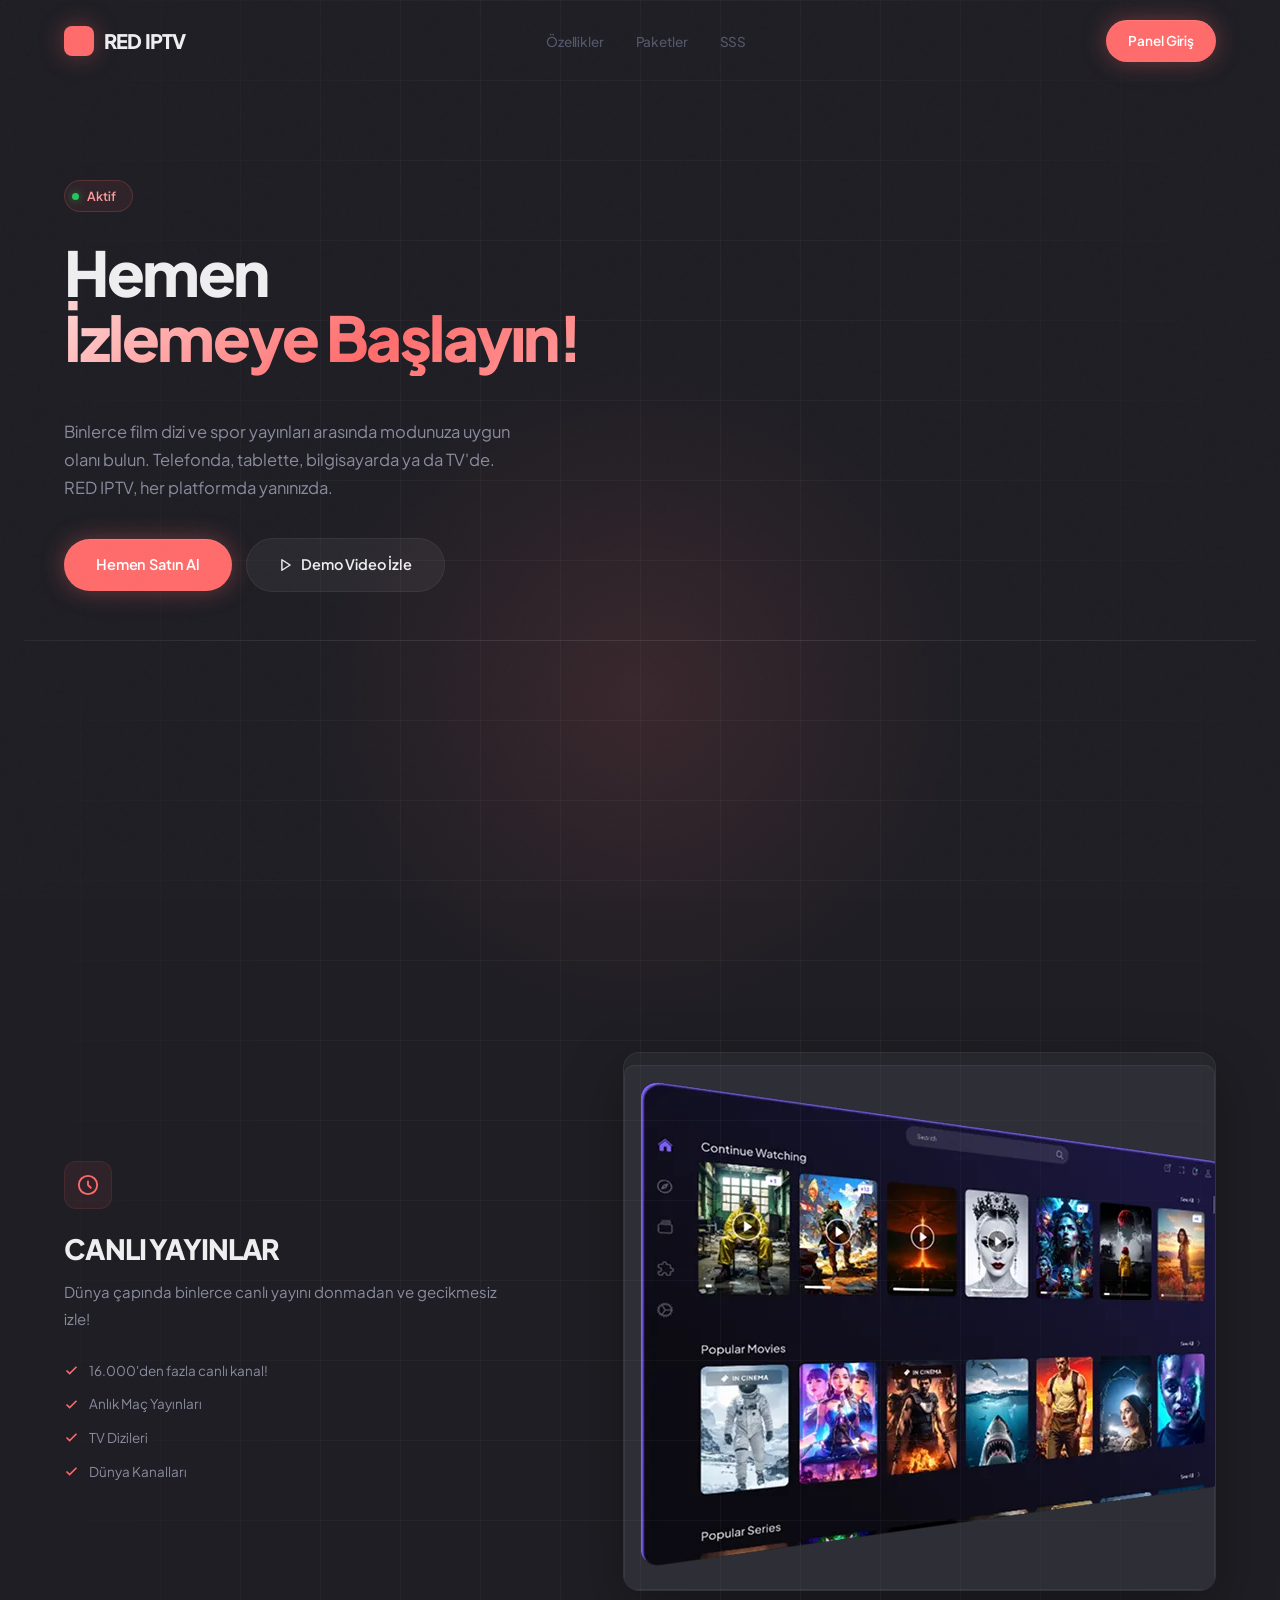
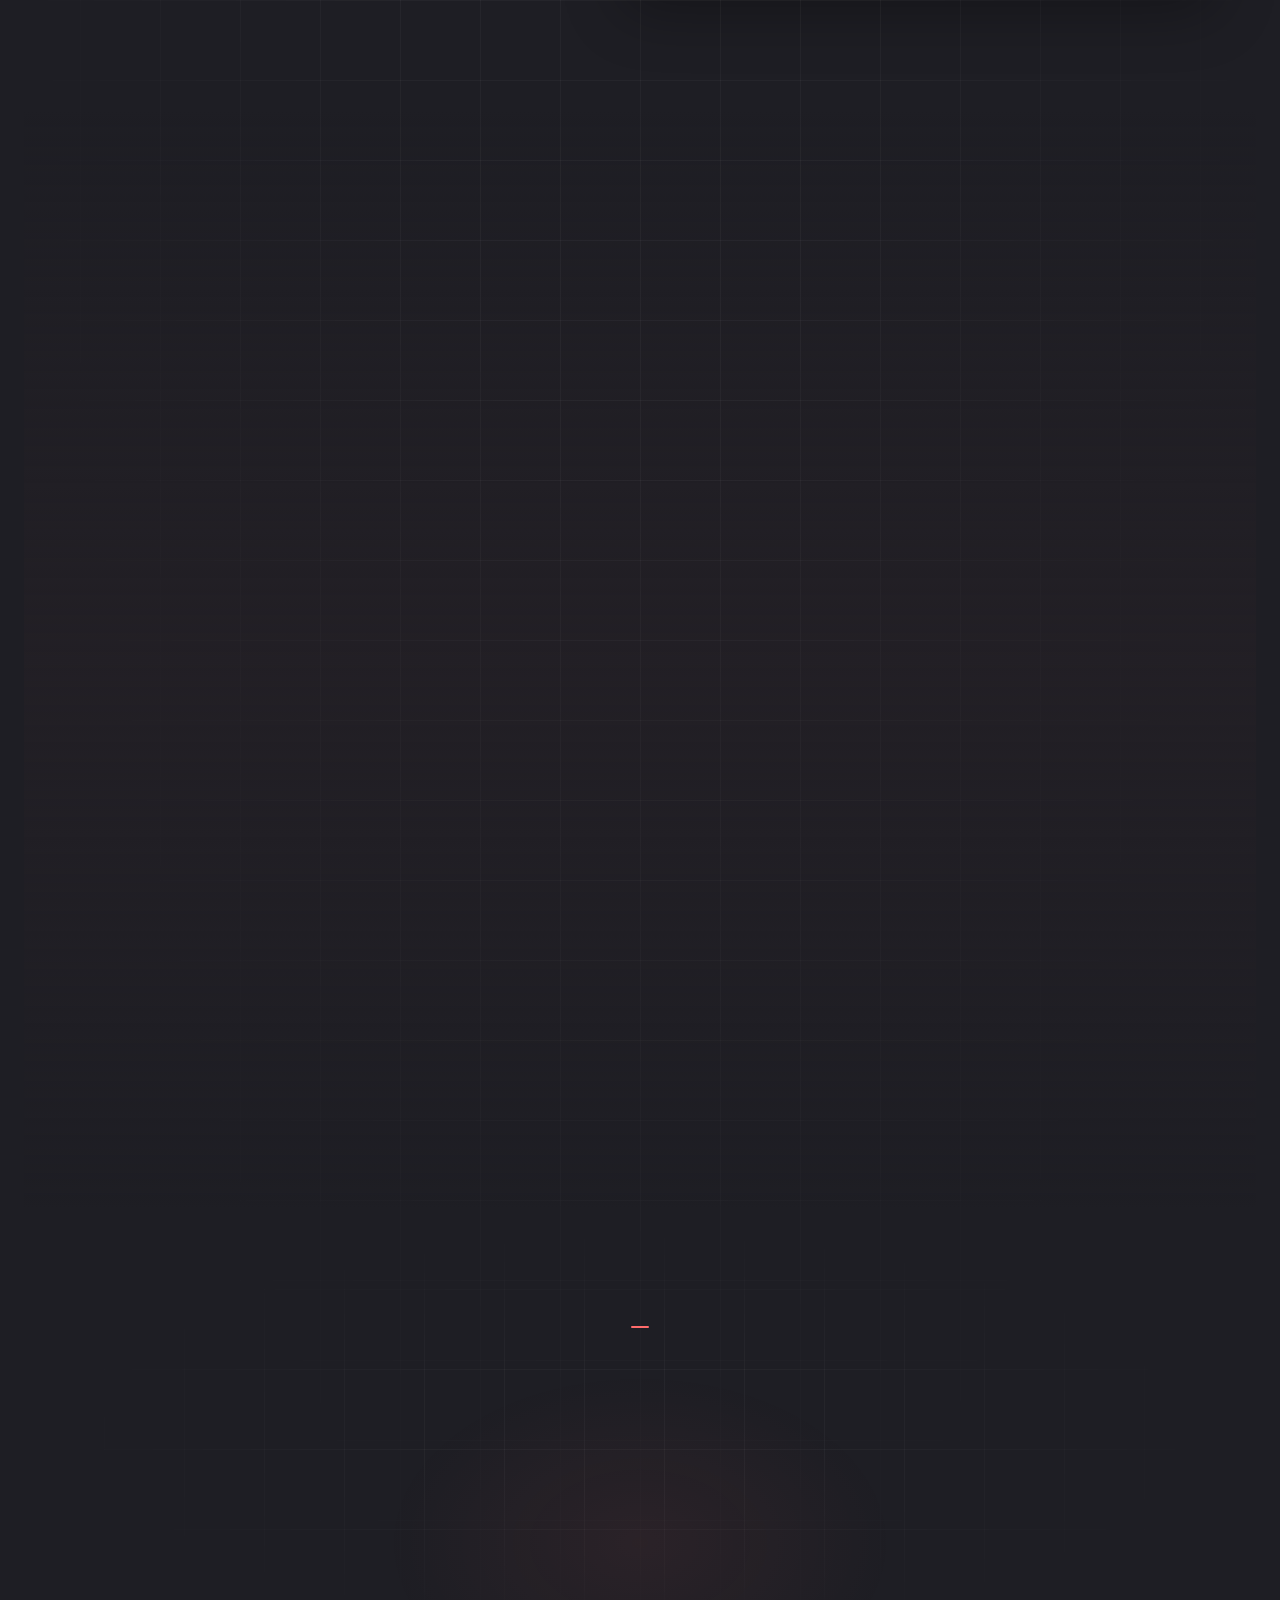
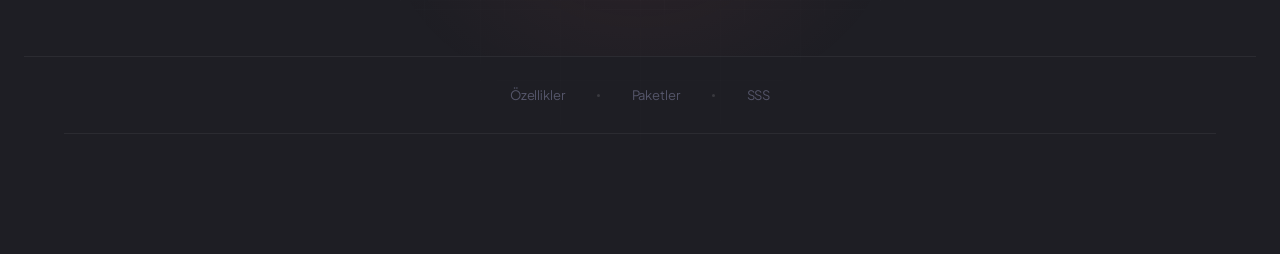
==== commit 60eb9d93: "fully" ====
--- a/index.html
+++ b/index.html
@@ -4,6 +4,7 @@
     <meta charset="UTF-8">
     <meta name="viewport" content="width=device-width, initial-scale=1.0">
     <title>RED IPTV - Guncel Aktif Canli</title>
+	<link rel="icon" type="image/x-icon" href="./img/favicon.ico">
     <link rel="preconnect" href="https://fonts.googleapis.com">
     <link rel="preconnect" href="https://fonts.gstatic.com" crossorigin>
     <link href="https://fonts.googleapis.com/css2?family=Plus+Jakarta+Sans:wght@400;500;600;700;800&family=JetBrains+Mono:wght@400;500&display=swap" rel="stylesheet">
@@ -28,13 +29,13 @@
             <ul class="nav-links" id="navLinks">
                 <li><a href="#features">Özellikler</a></li>
                 <li><a href="#pricing">Paketler</a></li>
-                <li><a href="./sss.html" onclick="return false;">SSS</a></li>
+                <li><a href="./sss.html" target="_blank">SSS</a></li>
                 <li class="nav-mobile-actions">
-                    <a href="#" class="btn btn-primary" onclick="return false;">Panel Giriş</a>
+                    <a href="https://facebook.com" class="btn btn-primary">Panel Giriş</a>
                 </li>
             </ul>
             <div class="nav-actions">
-                <a href="#" class="btn btn-primary" onclick="return false;">Panel Giriş</a>
+ <a href="https://facebook.com" class="btn btn-primary">Panel Giriş</a>
             </div>
             <button class="nav-toggle" id="navToggle" aria-label="Toggle menu">
                 <span></span><span></span><span></span>
@@ -54,8 +55,8 @@
                 <p class="hero-desc">
 </br> Binlerce film dizi ve spor yayınları arasında modunuza uygun olanı bulun. Telefonda, tablette, bilgisayarda ya da TV'de. </br> RED IPTV, her platformda yanınızda.</p>
                 <div class="hero-cta">
-                    <a href="#pricing" class="btn btn-primary btn-lg" onclick="return false;">Hemen Satın Al</a>
-                    <a href="#" class="btn btn-secondary btn-lg" onclick="return false;">
+                    <a href="#pricing" class="btn btn-primary btn-lg">Hemen Satın Al</a>
+                    <a href="#" class="btn btn-secondary btn-lg" VIDEO GELECEK>
                         <svg width="14" height="14" viewBox="0 0 24 24" fill="none" stroke="currentColor" stroke-width="2.5" stroke-linecap="round" stroke-linejoin="round"><polygon points="5 3 19 12 5 21 5 3"/></svg>
                        Demo Video İzle
                     </a>
@@ -99,7 +100,7 @@
               </div>
                     <div class="feature-visual">
                             <div class="code-output">
-                   <img src="img/explore.png">
+                   <img src="img/explore.webp">
 				      <div class="co-result">
                             </div>
                         </div>
@@ -123,7 +124,7 @@
               </div>
                     <div class="feature-visual">
                             <div class="code-output">
-                   <img src="img/explore.png">
+                   <img src="img/explore.webp">
 				      <div class="co-result">
                             </div>
                         </div>
@@ -147,7 +148,7 @@
                     </div>
                     <div class="feature-visual">
                             <div class="code-output">
-								<img src="img/explore.png">
+								<img src="img/explore.webp">
                                 <div class="co-result">
                                 </div>
                             </div>
@@ -172,7 +173,7 @@
               </div>
                     <div class="feature-visual">
                             <div class="code-output">
-                   <img src="img/explore.png">
+                   <img src="img/explore.webp">
 				      <div class="co-result">
                             </div>
                         </div>
@@ -191,8 +192,8 @@
               </div>
                     <div class="feature-visual">
                             <div class="code-output">
-                   <img src="img/explore.png">
-				                                   <div class="co-result">
+                   <img src="img/explore.webp">
+<div class="co-result">
 				   </div>
                 </div>
     </section>
@@ -217,7 +218,7 @@
 						</div>
                     <div class="pricing-period" data-monthly="per month" data-annual-total="1,008">Aylık ₺583</div>
 	
-                    <a href="https://wa.me/+380937228150?text=Merhaba! 1 Aylık Pakedi (600₺) satın almak istiyorum." class="btn btn-primary" onclick="return false;">Satın Al</a>
+                    <a href="https://wa.me/+380937228150?text=Merhaba! 1 Aylık Pakedi (600₺) satın almak istiyorum." class="btn btn-primary" target="_blank">Satın Al</a>
                     <div class="pricing-divider"></div>
                     <ul class="pricing-features">
                         <li><svg width="15" height="15" viewBox="0 0 24 24" fill="none" stroke="currentColor" stroke-width="2.5"><polyline points="20 6 9 17 4 12"/></svg> 16.000+ Kanal </li>
@@ -241,7 +242,7 @@
                     </div>
                     <div class="pricing-period" data-monthly="per month" data-annual-total="210">Aylık ₺208</div>
 					
-                    <a href="https://wa.me/+380937228150?text=Merhaba! 12 Aylık Pakedi (2,500₺) satın almak istiyorum." class="btn btn-primary" onclick="return false;">Satın Al</a>
+                    <a href="https://wa.me/+380937228150?text=Merhaba! 12 Aylık Pakedi (2,500₺) satın almak istiyorum." class="btn btn-primary" target="_blank">Satın Al</a>
                     <div class="pricing-divider"></div>
                     <ul class="pricing-features">
                         <li><svg width="15" height="15" viewBox="0 0 24 24" fill="none" stroke="currentColor" stroke-width="2.5"><polyline points="20 6 9 17 4 12"/></svg> 16.000+ Kanal </li>
@@ -264,7 +265,7 @@
                         <span class="pricing-value" data-monthly="120" data-annual="84">1,750</span>
                     </div>
                     <div class="pricing-period" data-monthly="per month" data-annual-total="1,008">Aylık ₺583</div>
-                    <a href="https://wa.me/+380937228150?text=Merhaba! 3 Aylık Pakedi (1,750₺)  satın almak istiyorum." class="btn btn-primary" onclick="return false;">Satın Al</a>
+                    <a href="https://wa.me/+380937228150?text=Merhaba! 3 Aylık Pakedi (1,750₺)  satın almak istiyorum." class="btn btn-primary" target="_blank">Satın Al</a>
                     <div class="pricing-divider"></div>
                     <ul class="pricing-features">
                         <li><svg width="15" height="15" viewBox="0 0 24 24" fill="none" stroke="currentColor" stroke-width="2.5"><polyline points="20 6 9 17 4 12"/></svg> 16.000+ Kanal </li>
@@ -290,7 +291,7 @@
                 <p class="section-desc">Satın Alım, Kurulum ve sorunlarınız için bizimle iletişime geçebilirsiniz. 😊</p>
                 <div class="subscribe-input-group">
                     <input type="text" placeholder="Merhaba! Yardıma ihtiyacım var.">
-<a href="https://wa.me/+380937228150?text=Merhaba! Yardıma ihtiyacım var." class="btn btn-primary" onclick="return false;">Gönder<svg width="13" height="13" viewBox="0 0 24 24" fill="none" stroke="currentColor" stroke-width="2.5" stroke-linecap="round" stroke-linejoin="round"><polyline points="20 6 9 17 4 12"/></svg></a>
+<a href="https://wa.me/+380937228150?text=Merhaba! Yardıma ihtiyacım var." class="btn btn-primary"  target="_blank">Gönder<svg width="13" height="13" viewBox="0 0 24 24" fill="none" stroke="currentColor" stroke-width="2.5" stroke-linecap="round" stroke-linejoin="round"><polyline points="20 6 9 17 4 12"/></svg></a>
                 </div>
 
             </div>
@@ -305,7 +306,7 @@
                 <span class="footer-link-dot"></span>
                 <a href="#pricing">Paketler</a>
                 <span class="footer-link-dot"></span>
-                <a href="./sss.html" onclick="return false;">SSS</a>
+                <a href="./sss.html" target="_blank">SSS</a>
             </div>
 
         </div>
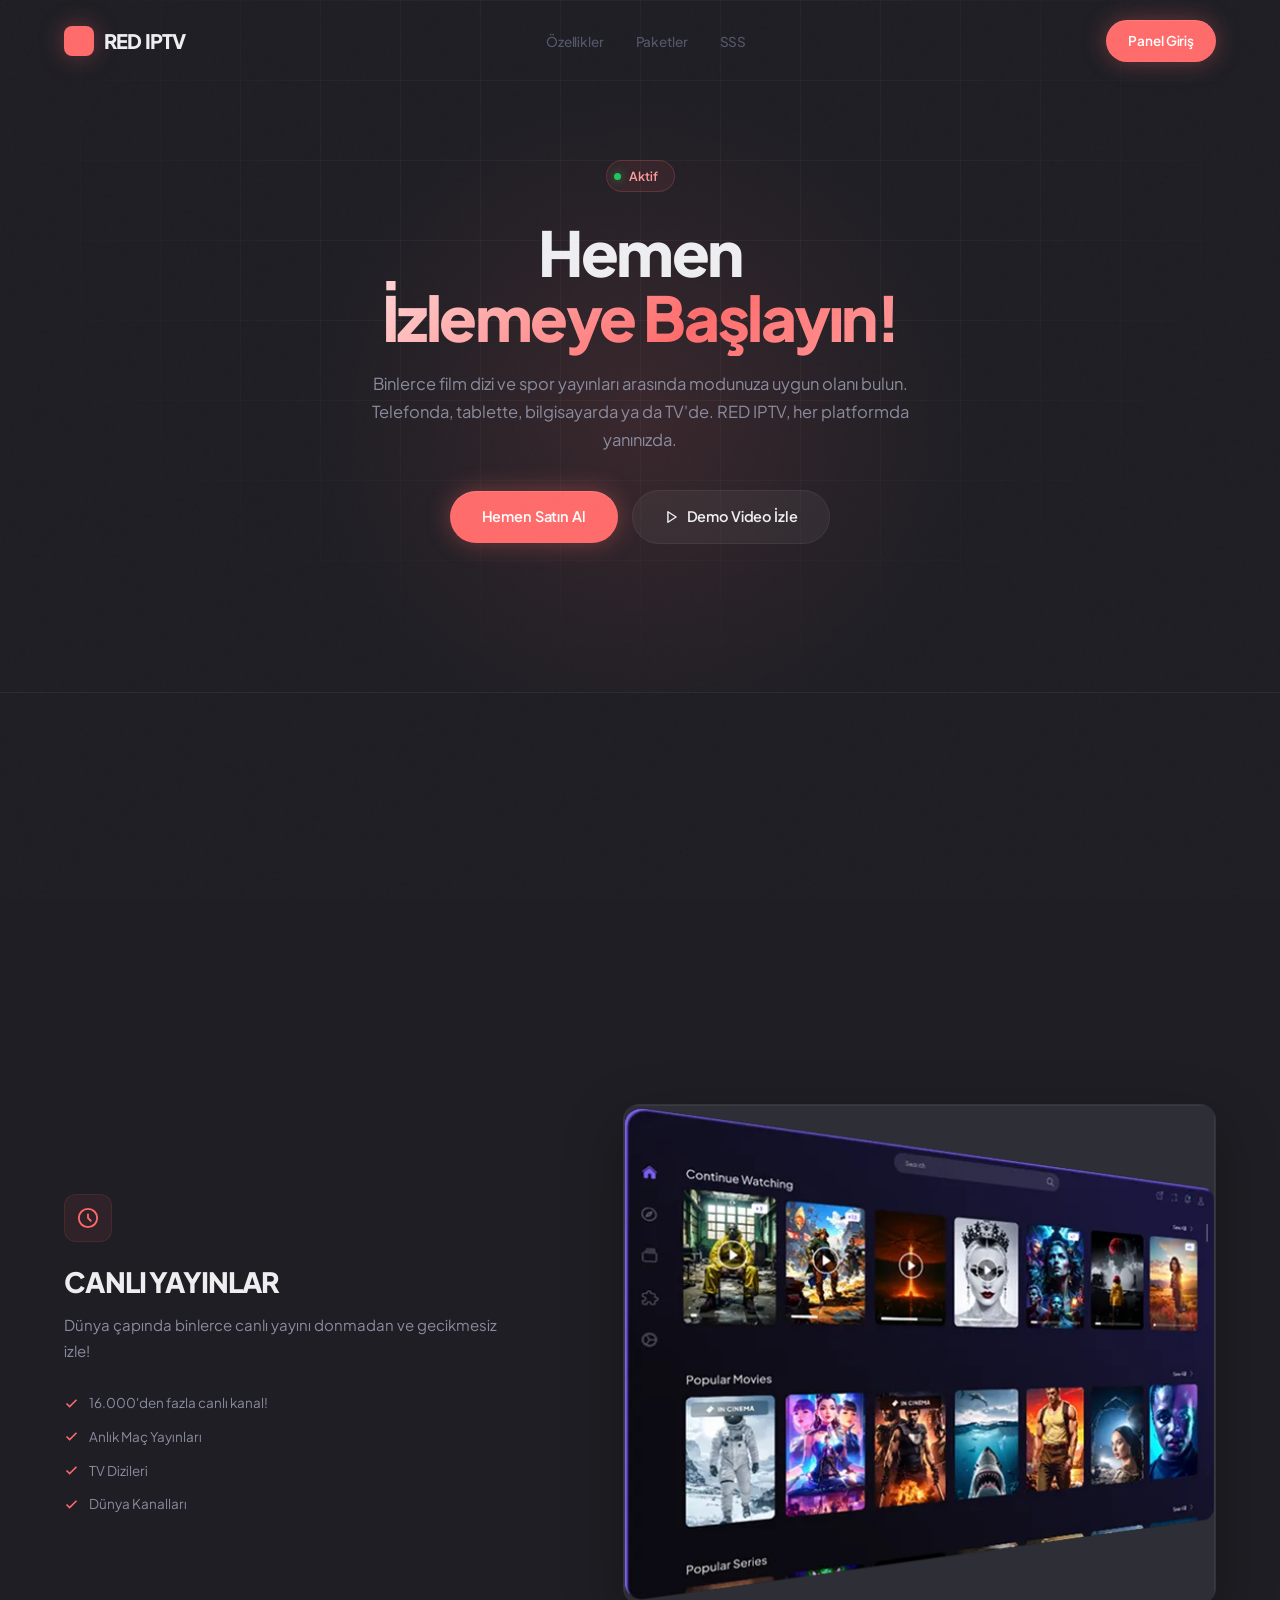
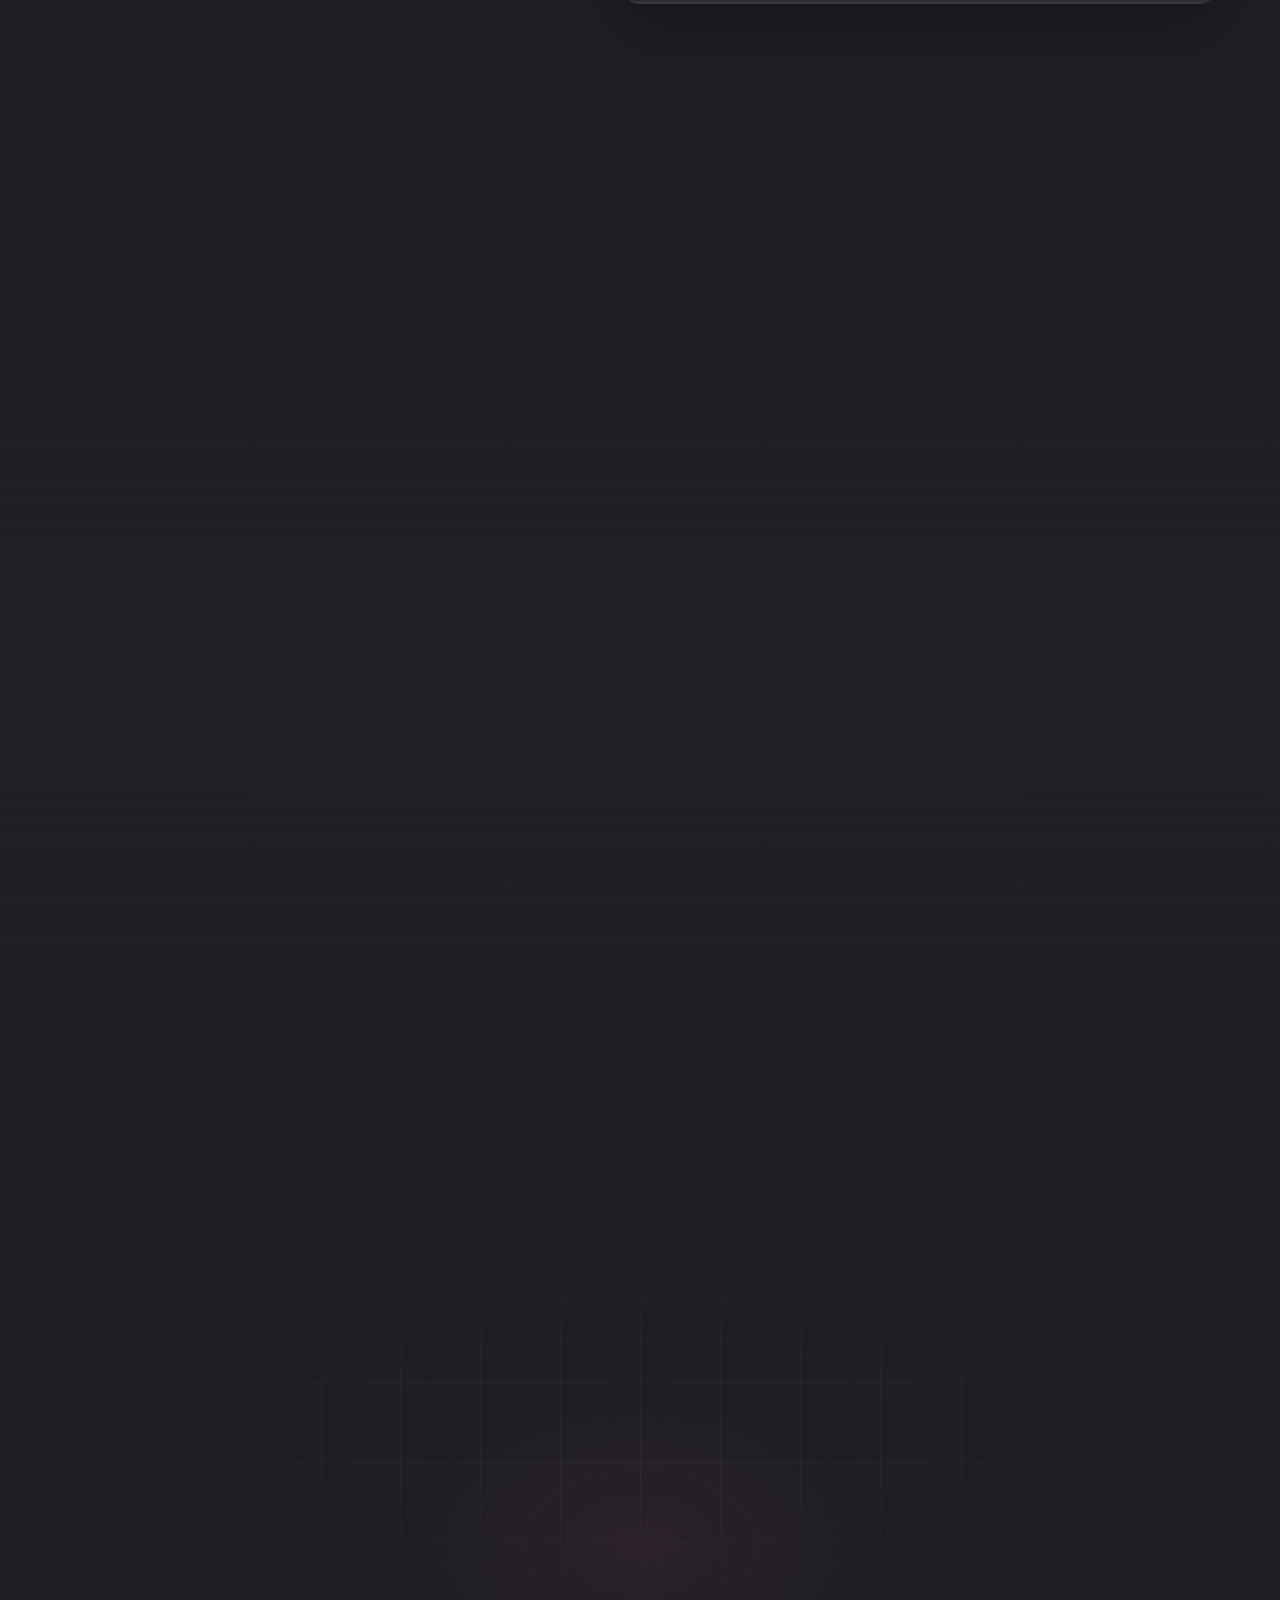
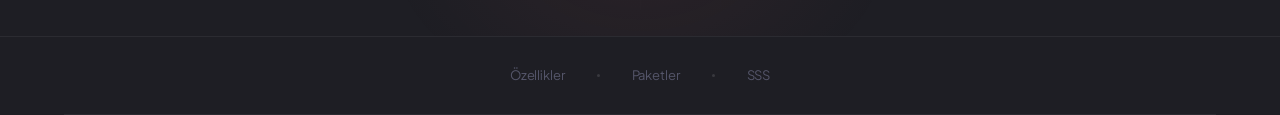
==== commit 52451a5a: "mobilke" ====
--- a/index.html
+++ b/index.html
@@ -1,318 +1,306 @@
-<!DOCTYPE html>
-<html lang="tr">
-<head>
-    <meta charset="UTF-8">
-    <meta name="viewport" content="width=device-width, initial-scale=1.0">
-    <title>RED IPTV - Guncel Aktif Canli</title>
-	<link rel="icon" type="image/x-icon" href="./img/favicon.ico">
-    <link rel="preconnect" href="https://fonts.googleapis.com">
-    <link rel="preconnect" href="https://fonts.gstatic.com" crossorigin>
-    <link href="https://fonts.googleapis.com/css2?family=Plus+Jakarta+Sans:wght@400;500;600;700;800&family=JetBrains+Mono:wght@400;500&display=swap" rel="stylesheet">
-    <link rel="stylesheet" href="templatemo-quantix-style.css">
-<!--
-
-TemplateMo 614 Quantix SaaS
-
-https://templatemo.com/tm-614-quantix-saas
-
--->
-</head>
-<body>
-
-    <!-- NAVBAR -->
-    <nav class="navbar" id="navbar">
-        <div class="container">
-            <a href="#" class="nav-brand">
-                <span class="brand-icon"></span>
-                RED IPTV
-            </a>
-            <ul class="nav-links" id="navLinks">
-                <li><a href="#features">Özellikler</a></li>
-                <li><a href="#pricing">Paketler</a></li>
-                <li><a href="./sss.html" target="_blank">SSS</a></li>
-                <li class="nav-mobile-actions">
-                    <a href="https://facebook.com" class="btn btn-primary">Panel Giriş</a>
-                </li>
-            </ul>
-            <div class="nav-actions">
- <a href="https://facebook.com" class="btn btn-primary">Panel Giriş</a>
-            </div>
-            <button class="nav-toggle" id="navToggle" aria-label="Toggle menu">
-                <span></span><span></span><span></span>
-            </button>
-        </div>
-    </nav>
-
-    <!-- HERO -->
-    <section class="hero">
-        <div class="hero-inner container">
-            <div class="hero-content">
-                <div class="hero-badge">
-                    <span class="badge-dot"></span>
-                    Aktif
-                </div>
-                <h1>Hemen <br><span class="gradient-text">İzlemeye Başlayın!</span></h1>
-                <p class="hero-desc">
-</br> Binlerce film dizi ve spor yayınları arasında modunuza uygun olanı bulun. Telefonda, tablette, bilgisayarda ya da TV'de. </br> RED IPTV, her platformda yanınızda.</p>
-                <div class="hero-cta">
-                    <a href="#pricing" class="btn btn-primary btn-lg">Hemen Satın Al</a>
-                    <a href="#" class="btn btn-secondary btn-lg" VIDEO GELECEK>
-                        <svg width="14" height="14" viewBox="0 0 24 24" fill="none" stroke="currentColor" stroke-width="2.5" stroke-linecap="round" stroke-linejoin="round"><polygon points="5 3 19 12 5 21 5 3"/></svg>
-                       Demo Video İzle
-                    </a>
-                </div>
-				</div>
-                </div>
-            </div>
-
-    <!-- TABBED FEATURES -->
-    <section class="section features-section" id="features">
-        <div class="container">
-            <div class="section-header fade-up">
-                <p class="section-label"></p>
-                <h2 class="section-title">Özellikler</h2>
-                <p class="section-desc">Canlı Yayınlar - Kanallar - Diziler - Filmler - XXX</p>
-            </div>
-
-            <div class="feature-tabs fade-up" role="tablist">
-                <button class="feature-tab active" data-tab="dashboard" role="tab">Canlı Yayınlar</button>
-                <button class="feature-tab" data-tab="funnels" role="tab">Kanallar</button>
-                <button class="feature-tab" data-tab="sdk" role="tab">Diziler</button>
-                <button class="feature-tab" data-tab="replay" role="tab">Filmler</button>
-                <button class="feature-tab" data-tab="privacy" role="tab">XXX</button>
-            </div>
-
-            <div class="feature-panels">
-                <!-- Panel 1: Canlı Yayınlar -->
-                <div class="feature-panel active" data-panel="dashboard">
-                    <div class="feature-text">
-                        <div class="feat-icon">
-                            <svg width="22" height="22" viewBox="0 0 24 24" fill="none" stroke="currentColor" stroke-width="2" stroke-linecap="round" stroke-linejoin="round"><circle cx="12" cy="12" r="10"/><path d="M12 8v4l3 3"/></svg>
-                        </div>
-                        <h3>CANLI YAYINLAR</h3>
-                        <p>Dünya çapında binlerce canlı yayını donmadan ve gecikmesiz izle!</p>
-                        <ul class="feature-bullets">
-						    <li><svg width="15" height="15" viewBox="0 0 24 24" fill="none" stroke="currentColor" stroke-width="2.5"><polyline points="20 6 9 17 4 12"/></svg> 16.000'den fazla canlı kanal! </li>
-                            <li><svg width="15" height="15" viewBox="0 0 24 24" fill="none" stroke="currentColor" stroke-width="2.5"><polyline points="20 6 9 17 4 12"/></svg> Anlık Maç Yayınları </li>
-                            <li><svg width="15" height="15" viewBox="0 0 24 24" fill="none" stroke="currentColor" stroke-width="2.5"><polyline points="20 6 9 17 4 12"/></svg> TV Dizileri </li>
-                            <li><svg width="15" height="15" viewBox="0 0 24 24" fill="none" stroke="currentColor" stroke-width="2.5"><polyline points="20 6 9 17 4 12"/></svg> Dünya Kanalları </li>
-						</ul>
-              </div>
-                    <div class="feature-visual">
-                            <div class="code-output">
-                   <img src="img/explore.webp">
-				      <div class="co-result">
-                            </div>
-                        </div>
-                    </div>
-                </div>
-
-                <!-- Panel 2: Kanallar -->
-                <div class="feature-panel" data-panel="funnels">
-                    <div class="feature-text">
-                        <div class="feat-icon">
-                            <svg width="22" height="22" viewBox="0 0 24 24" fill="none" stroke="currentColor" stroke-width="2" stroke-linecap="round" stroke-linejoin="round"><circle cx="12" cy="12" r="10"/><path d="M12 8v4l3 3"/></svg>
-                        </div>
-                        <h3>KANALLAR</h3>
-                        <p> </br>Dünya TV'lerindeki kanalları anlık izle!</p>
-                        <ul class="feature-bullets">
-					        <li><svg width="15" height="15" viewBox="0 0 24 24" fill="none" stroke="currentColor" stroke-width="2.5"><polyline points="20 6 9 17 4 12"/></svg> 16.000'den fazla canlı kanal! </li>
-                            <li><svg width="15" height="15" viewBox="0 0 24 24" fill="none" stroke="currentColor" stroke-width="2.5"><polyline points="20 6 9 17 4 12"/></svg> Dizi Kanalları </li>
-                            <li><svg width="15" height="15" viewBox="0 0 24 24" fill="none" stroke="currentColor" stroke-width="2.5"><polyline points="20 6 9 17 4 12"/></svg> Türk TV Kanalları </li>
-                            <li><svg width="15" height="15" viewBox="0 0 24 24" fill="none" stroke="currentColor" stroke-width="2.5"><polyline points="20 6 9 17 4 12"/></svg> Dünya Kanalları </li>
-						</ul>
-              </div>
-                    <div class="feature-visual">
-                            <div class="code-output">
-                   <img src="img/explore.webp">
-				      <div class="co-result">
-                            </div>
-                        </div>
-                    </div>
-                </div>
-
-                <!-- Panel 3: Diziler -->
-                <div class="feature-panel" data-panel="sdk">
-                    <div class="feature-text">
-                        <div class="feat-icon">
-                            <svg width="22" height="22" viewBox="0 0 24 24" fill="none" stroke="currentColor" stroke-width="2" stroke-linecap="round" stroke-linejoin="round"><polyline points="16 18 22 12 16 6"/><polyline points="8 6 2 12 8 18"/></svg>
-                        </div>
-                        <h3>DIZILER</h3>
-                        <p>DEV DIZI ARŞIVIMIZ HIZMETINIZDE! </br>Güncel ve geçmiş binlerce dizi tek tık uzağınızda.</p>
-                        <ul class="feature-bullets">
-					   	    <li><svg width="15" height="15" viewBox="0 0 24 24" fill="none" stroke="currentColor" stroke-width="2.5"><polyline points="20 6 9 17 4 12"/></svg> 12.000+ Dizi & 270.000+ Bölüm </li>
-                            <li><svg width="15" height="15" viewBox="0 0 24 24" fill="none" stroke="currentColor" stroke-width="2.5"><polyline points="20 6 9 17 4 12"/></svg> Efsane Bölümler</li>
-                            <li><svg width="15" height="15" viewBox="0 0 24 24" fill="none" stroke="currentColor" stroke-width="2.5"><polyline points="20 6 9 17 4 12"/></svg> Onlarca Platform</li>
-                            <li><svg width="15" height="15" viewBox="0 0 24 24" fill="none" stroke="currentColor" stroke-width="2.5"><polyline points="20 6 9 17 4 12"/></svg> Muhteşem prodüksiyonlar</li>
-                        </ul>
-                    </div>
-                    <div class="feature-visual">
-                            <div class="code-output">
-								<img src="img/explore.webp">
-                                <div class="co-result">
-                                </div>
-                            </div>
-                        </div>
-                    </div>
-                </div>
-
-                <!-- Panel 4: Filmler -->
-                <div class="feature-panel" data-panel="replay">
-                    <div class="feature-text">
-                        <div class="feat-icon">
-                            <svg width="22" height="22" viewBox="0 0 24 24" fill="none" stroke="currentColor" stroke-width="2" stroke-linecap="round" stroke-linejoin="round"><circle cx="12" cy="12" r="10"/><path d="M12 8v4l3 3"/></svg>
-                        </div>
-                        <h3>FILMLER</h3>
-                        <p>DEV FILM ARŞIVIMIZ HIZMETINIZDE! </br>Güncel ve geçmiş binlerce film tek tık uzağınızda.</p>
-                        <ul class="feature-bullets">
-						    <li><svg width="15" height="15" viewBox="0 0 24 24" fill="none" stroke="currentColor" stroke-width="2.5"><polyline points="20 6 9 17 4 12"/></svg> 125.000'den fazla içerik! </li>
-                            <li><svg width="15" height="15" viewBox="0 0 24 24" fill="none" stroke="currentColor" stroke-width="2.5"><polyline points="20 6 9 17 4 12"/></svg> Vizyon filmleri</li>
-                            <li><svg width="15" height="15" viewBox="0 0 24 24" fill="none" stroke="currentColor" stroke-width="2.5"><polyline points="20 6 9 17 4 12"/></svg> Kült yapımlar</li>
-                            <li><svg width="15" height="15" viewBox="0 0 24 24" fill="none" stroke="currentColor" stroke-width="2.5"><polyline points="20 6 9 17 4 12"/></svg> Muhteşem prodüksiyonlar</li>
-						</ul>
-              </div>
-                    <div class="feature-visual">
-                            <div class="code-output">
-                   <img src="img/explore.webp">
-				      <div class="co-result">
-                            </div>
-                        </div>
-                    </div>
-                </div>
-
-                <!-- Panel 5: XXX -->
-                <div class="feature-panel" data-panel="privacy">
-                    <div class="feature-text">
-                        <div class="feat-icon">
-                            <svg width="22" height="22" viewBox="0 0 24 24" fill="none" stroke="currentColor" stroke-width="2" stroke-linecap="round" stroke-linejoin="round"><polyline points="16 18 22 12 16 6"/><polyline points="8 6 2 12 8 18"/></svg>
-                        </div>
-                        <h3>XXX</h3>
-                        <p>+18 Adult Filmler</p>
-                        <ul class="feature-bullets">	</ul>
-              </div>
-                    <div class="feature-visual">
-                            <div class="code-output">
-                   <img src="img/explore.webp">
-<div class="co-result">
-				   </div>
-                </div>
-    </section>
-
-    <!-- PRICING -->
-    <section class="section pricing-section" id="pricing">
-        <div class="container">
-            <div class="section-header fade-up">
-                <p class="section-label"></p>
-                <h2 class="section-title">Paketler</h2>
-                <p class="section-desc">Tüm paketler; güncel filmler, güncel diziler, sürekli canlı kanal ve maç yayınlarını içermektedir.</p>
-            </div>
-
-            <div class="pricing-grid">
-                <!-- Aylık -->
-                <div class="pricing-card fade-up">
-                    <span class="pricing-popular">Deneme Pakedi</span>
-                    <div class="pricing-plan-name">1 Aylık Paket</div>
-                    <div class="pricing-amount">
-                        <span class="pricing-currency">₺</span>
-                        <span class="pricing-value" data-monthly="25">600</span>
-						</div>
-                    <div class="pricing-period" data-monthly="per month" data-annual-total="1,008">Aylık ₺583</div>
-	
-                    <a href="https://wa.me/+380937228150?text=Merhaba! 1 Aylık Pakedi (600₺) satın almak istiyorum." class="btn btn-primary" target="_blank">Satın Al</a>
-                    <div class="pricing-divider"></div>
-                    <ul class="pricing-features">
-                        <li><svg width="15" height="15" viewBox="0 0 24 24" fill="none" stroke="currentColor" stroke-width="2.5"><polyline points="20 6 9 17 4 12"/></svg> 16.000+ Kanal </li>
-                        <li><svg width="15" height="15" viewBox="0 0 24 24" fill="none" stroke="currentColor" stroke-width="2.5"><polyline points="20 6 9 17 4 12"/></svg> 125.000+ Film </li>
-                        <li><svg width="15" height="15" viewBox="0 0 24 24" fill="none" stroke="currentColor" stroke-width="2.5"><polyline points="20 6 9 17 4 12"/></svg> 12.000+ Dizi </li>
-                        <li><svg width="15" height="15" viewBox="0 0 24 24" fill="none" stroke="currentColor" stroke-width="2.5"><polyline points="20 6 9 17 4 12"/></svg> 270.000+ Bölüm</li>
-						<li><svg width="15" height="15" viewBox="0 0 24 24" fill="none" stroke="currentColor" stroke-width="2.5"><polyline points="20 6 9 17 4 12"/></svg> 4K & 1080p Yayın </li>
-                        <li><svg width="15" height="15" viewBox="0 0 24 24" fill="none" stroke="currentColor" stroke-width="2.5"><polyline points="20 6 9 17 4 12"/></svg> Gelişmiş Web Panel </li>
-                        <li><svg width="15" height="15" viewBox="0 0 24 24" fill="none" stroke="currentColor" stroke-width="2.5"><polyline points="20 6 9 17 4 12"/></svg> Geriye Sar İzle </li>
-                        <li><svg width="15" height="15" viewBox="0 0 24 24" fill="none" stroke="currentColor" stroke-width="2.5"><polyline points="20 6 9 17 4 12"/></svg> Tüm Cihazlara Uyumlu </li>
-                    </ul>
-                </div>
-
-                <!-- Yıllık -->
-                <div class="pricing-card featured fade-up">
-                    <span class="pricing-popular">En Avantajlı Paket</span>
-                    <div class="pricing-plan-name">12 Aylık Paket </div>
-                    <div class="pricing-amount">
-                        <span class="pricing-currency">₺</span>
-                        <span class="pricing-value" data-monthly="25">2,500</span>
-                    </div>
-                    <div class="pricing-period" data-monthly="per month" data-annual-total="210">Aylık ₺208</div>
-					
-                    <a href="https://wa.me/+380937228150?text=Merhaba! 12 Aylık Pakedi (2,500₺) satın almak istiyorum." class="btn btn-primary" target="_blank">Satın Al</a>
-                    <div class="pricing-divider"></div>
-                    <ul class="pricing-features">
-                        <li><svg width="15" height="15" viewBox="0 0 24 24" fill="none" stroke="currentColor" stroke-width="2.5"><polyline points="20 6 9 17 4 12"/></svg> 16.000+ Kanal </li>
-                        <li><svg width="15" height="15" viewBox="0 0 24 24" fill="none" stroke="currentColor" stroke-width="2.5"><polyline points="20 6 9 17 4 12"/></svg> 125.000+ Film </li>
-                        <li><svg width="15" height="15" viewBox="0 0 24 24" fill="none" stroke="currentColor" stroke-width="2.5"><polyline points="20 6 9 17 4 12"/></svg> 12.000+ Dizi </li>
-                        <li><svg width="15" height="15" viewBox="0 0 24 24" fill="none" stroke="currentColor" stroke-width="2.5"><polyline points="20 6 9 17 4 12"/></svg> 270.000+ Bölüm</li>
-						<li><svg width="15" height="15" viewBox="0 0 24 24" fill="none" stroke="currentColor" stroke-width="2.5"><polyline points="20 6 9 17 4 12"/></svg> 4K & 1080p Yayın </li>
-                        <li><svg width="15" height="15" viewBox="0 0 24 24" fill="none" stroke="currentColor" stroke-width="2.5"><polyline points="20 6 9 17 4 12"/></svg> Gelişmiş Web Panel </li>
-                        <li><svg width="15" height="15" viewBox="0 0 24 24" fill="none" stroke="currentColor" stroke-width="2.5"><polyline points="20 6 9 17 4 12"/></svg> Geriye Sar İzle </li>
-                        <li><svg width="15" height="15" viewBox="0 0 24 24" fill="none" stroke="currentColor" stroke-width="2.5"><polyline points="20 6 9 17 4 12"/></svg> Tüm Cihazlara Uyumlu </li>
-                    </ul>
-                </div>
-
-                <!-- Scale: $120 / $84 -->
-                <div class="pricing-card fade-up">
-				  <span class="pricing-popular">3 Aylık Paket</span>
-                    <div class="pricing-plan-name">3 Aylık Paket</div>
-                    <div class="pricing-amount">
-                        <span class="pricing-currency">₺</span>
-                        <span class="pricing-value" data-monthly="120" data-annual="84">1,750</span>
-                    </div>
-                    <div class="pricing-period" data-monthly="per month" data-annual-total="1,008">Aylık ₺583</div>
-                    <a href="https://wa.me/+380937228150?text=Merhaba! 3 Aylık Pakedi (1,750₺)  satın almak istiyorum." class="btn btn-primary" target="_blank">Satın Al</a>
-                    <div class="pricing-divider"></div>
-                    <ul class="pricing-features">
-                        <li><svg width="15" height="15" viewBox="0 0 24 24" fill="none" stroke="currentColor" stroke-width="2.5"><polyline points="20 6 9 17 4 12"/></svg> 16.000+ Kanal </li>
-                        <li><svg width="15" height="15" viewBox="0 0 24 24" fill="none" stroke="currentColor" stroke-width="2.5"><polyline points="20 6 9 17 4 12"/></svg> 125.000+ Film </li>
-                        <li><svg width="15" height="15" viewBox="0 0 24 24" fill="none" stroke="currentColor" stroke-width="2.5"><polyline points="20 6 9 17 4 12"/></svg> 12.000+ Dizi </li>
-                        <li><svg width="15" height="15" viewBox="0 0 24 24" fill="none" stroke="currentColor" stroke-width="2.5"><polyline points="20 6 9 17 4 12"/></svg> 270.000+ Bölüm</li>
-						<li><svg width="15" height="15" viewBox="0 0 24 24" fill="none" stroke="currentColor" stroke-width="2.5"><polyline points="20 6 9 17 4 12"/></svg> 4K & 1080p Yayın </li>
-                        <li><svg width="15" height="15" viewBox="0 0 24 24" fill="none" stroke="currentColor" stroke-width="2.5"><polyline points="20 6 9 17 4 12"/></svg> Gelişmiş Web Panel </li>
-                        <li><svg width="15" height="15" viewBox="0 0 24 24" fill="none" stroke="currentColor" stroke-width="2.5"><polyline points="20 6 9 17 4 12"/></svg> Geriye Sar İzle </li>
-                        <li><svg width="15" height="15" viewBox="0 0 24 24" fill="none" stroke="currentColor" stroke-width="2.5"><polyline points="20 6 9 17 4 12"/></svg> Tüm Cihazlara Uyumlu </li>
-                    </ul>
-                </div>
-            </div>
-        </div>
-    </section>
-
-    <!-- SUBSCRIBE -->
-    <section class="subscribe-section">
-                <p class="section-label"></p>
-        <div class="container">
-            <div class="subscribe-inner fade-up">
-                <h2 class="section-title">Bizimle İletişime Geçin</h2>
-                <p class="section-desc">Satın Alım, Kurulum ve sorunlarınız için bizimle iletişime geçebilirsiniz. 😊</p>
-                <div class="subscribe-input-group">
-                    <input type="text" placeholder="Merhaba! Yardıma ihtiyacım var.">
-<a href="https://wa.me/+380937228150?text=Merhaba! Yardıma ihtiyacım var." class="btn btn-primary"  target="_blank">Gönder<svg width="13" height="13" viewBox="0 0 24 24" fill="none" stroke="currentColor" stroke-width="2.5" stroke-linecap="round" stroke-linejoin="round"><polyline points="20 6 9 17 4 12"/></svg></a>
-                </div>
-
-            </div>
-        </div>
-    </section>
-
-    <!-- FOOTER -->
-    <footer class="footer">
-        <div class="container">
-            <div class="footer-row-links">
-                <a href="#features">Özellikler</a>
-                <span class="footer-link-dot"></span>
-                <a href="#pricing">Paketler</a>
-                <span class="footer-link-dot"></span>
-                <a href="./sss.html" target="_blank">SSS</a>
-            </div>
-
-        </div>
-    </footer>
-
-    <script src="templatemo-quantix-script.js"></script>
-
-</body>
-</html>
+<!DOCTYPE html>
+<html lang="tr">
+<head>
+    <meta charset="UTF-8">
+    <meta name="viewport" content="width=device-width, initial-scale=1.0">
+    <title>RED IPTV - Guncel Aktif Canli</title>
+	<link rel="icon" type="image/x-icon" href="./img/favicon.ico">
+    <link rel="preconnect" href="https://fonts.googleapis.com">
+    <link rel="preconnect" href="https://fonts.gstatic.com" crossorigin>
+    <link href="https://fonts.googleapis.com/css2?family=Plus+Jakarta+Sans:wght@400;500;600;700;800&family=JetBrains+Mono:wght@400;500&display=swap" rel="stylesheet">
+    <link rel="stylesheet" href="templatemo-quantix-style.css">
+</head>
+<body>
+
+    <!-- NAVBAR -->
+    <nav class="navbar" id="navbar">
+        <div class="container">
+            <a href="#" class="nav-brand">
+                <span class="brand-icon"></span>
+                RED IPTV
+            </a>
+            <ul class="nav-links" id="navLinks">
+                <li><a href="#features">Özellikler</a></li>
+                <li><a href="#pricing">Paketler</a></li>
+                <li><a href="./sss.html" target="_blank">SSS</a></li>
+                <li class="nav-mobile-actions">
+                    <a href="https://facebook.com" class="btn btn-primary">Panel Giriş</a>
+                </li>
+            </ul>
+            <div class="nav-actions">
+                <a href="https://facebook.com" class="btn btn-primary">Panel Giriş</a>
+            </div>
+            <button class="nav-toggle" id="navToggle" aria-label="Toggle menu">
+                <span></span><span></span><span></span>
+            </button>
+        </div>
+    </nav>
+
+    <!-- HERO -->
+    <section class="hero">
+        <div class="hero-inner container">
+            <div class="hero-content">
+                <div class="hero-badge">
+                    <span class="badge-dot"></span>
+                    Aktif
+                </div>
+                <h1>Hemen <br><span class="gradient-text">İzlemeye Başlayın!</span></h1>
+                <p class="hero-desc">Binlerce film dizi ve spor yayınları arasında modunuza uygun olanı bulun. Telefonda, tablette, bilgisayarda ya da TV'de. RED IPTV, her platformda yanınızda.</p>
+                <div class="hero-cta">
+                    <a href="#pricing" class="btn btn-primary btn-lg">Hemen Satın Al</a>
+                    <a href="#" class="btn btn-secondary btn-lg">
+                        <svg width="14" height="14" viewBox="0 0 24 24" fill="none" stroke="currentColor" stroke-width="2.5" stroke-linecap="round" stroke-linejoin="round"><polygon points="5 3 19 12 5 21 5 3"/></svg>
+                        Demo Video İzle
+                    </a>
+                </div>
+            </div>
+        </div>
+    </section>
+
+    <!-- TABBED FEATURES -->
+    <section class="section features-section" id="features">
+        <div class="container">
+            <div class="section-header fade-up">
+                <p class="section-label"></p>
+                <h2 class="section-title">Özellikler</h2>
+                <p class="section-desc">Canlı Yayınlar - Kanallar - Diziler - Filmler - XXX</p>
+            </div>
+
+            <div class="feature-tabs fade-up" role="tablist">
+                <button class="feature-tab active" data-tab="dashboard" role="tab">Canlı Yayınlar</button>
+                <button class="feature-tab" data-tab="funnels" role="tab">Kanallar</button>
+                <button class="feature-tab" data-tab="sdk" role="tab">Diziler</button>
+                <button class="feature-tab" data-tab="replay" role="tab">Filmler</button>
+                <button class="feature-tab" data-tab="privacy" role="tab">XXX</button>
+            </div>
+
+            <div class="feature-panels">
+                <!-- Panel 1: Canlı Yayınlar -->
+                <div class="feature-panel active" data-panel="dashboard">
+                    <div class="feature-text">
+                        <div class="feat-icon">
+                            <svg width="22" height="22" viewBox="0 0 24 24" fill="none" stroke="currentColor" stroke-width="2" stroke-linecap="round" stroke-linejoin="round"><circle cx="12" cy="12" r="10"/><path d="M12 8v4l3 3"/></svg>
+                        </div>
+                        <h3>CANLI YAYINLAR</h3>
+                        <p>Dünya çapında binlerce canlı yayını donmadan ve gecikmesiz izle!</p>
+                        <ul class="feature-bullets">
+                            <li><svg width="15" height="15" viewBox="0 0 24 24" fill="none" stroke="currentColor" stroke-width="2.5"><polyline points="20 6 9 17 4 12"/></svg> 16.000'den fazla canlı kanal!</li>
+                            <li><svg width="15" height="15" viewBox="0 0 24 24" fill="none" stroke="currentColor" stroke-width="2.5"><polyline points="20 6 9 17 4 12"/></svg> Anlık Maç Yayınları</li>
+                            <li><svg width="15" height="15" viewBox="0 0 24 24" fill="none" stroke="currentColor" stroke-width="2.5"><polyline points="20 6 9 17 4 12"/></svg> TV Dizileri</li>
+                            <li><svg width="15" height="15" viewBox="0 0 24 24" fill="none" stroke="currentColor" stroke-width="2.5"><polyline points="20 6 9 17 4 12"/></svg> Dünya Kanalları</li>
+                        </ul>
+                    </div>
+                    <div class="feature-visual">
+                        <div class="code-output">
+                            <img src="img/explore.webp" alt="Canlı Yayınlar">
+                            <div class="co-result"></div>
+                        </div>
+                    </div>
+                </div>
+
+                <!-- Panel 2: Kanallar -->
+                <div class="feature-panel" data-panel="funnels">
+                    <div class="feature-text">
+                        <div class="feat-icon">
+                            <svg width="22" height="22" viewBox="0 0 24 24" fill="none" stroke="currentColor" stroke-width="2" stroke-linecap="round" stroke-linejoin="round"><circle cx="12" cy="12" r="10"/><path d="M12 8v4l3 3"/></svg>
+                        </div>
+                        <h3>KANALLAR</h3>
+                        <p>Dünya TV'lerindeki kanalları anlık izle!</p>
+                        <ul class="feature-bullets">
+                            <li><svg width="15" height="15" viewBox="0 0 24 24" fill="none" stroke="currentColor" stroke-width="2.5"><polyline points="20 6 9 17 4 12"/></svg> 16.000'den fazla canlı kanal!</li>
+                            <li><svg width="15" height="15" viewBox="0 0 24 24" fill="none" stroke="currentColor" stroke-width="2.5"><polyline points="20 6 9 17 4 12"/></svg> Dizi Kanalları</li>
+                            <li><svg width="15" height="15" viewBox="0 0 24 24" fill="none" stroke="currentColor" stroke-width="2.5"><polyline points="20 6 9 17 4 12"/></svg> Türk TV Kanalları</li>
+                            <li><svg width="15" height="15" viewBox="0 0 24 24" fill="none" stroke="currentColor" stroke-width="2.5"><polyline points="20 6 9 17 4 12"/></svg> Dünya Kanalları</li>
+                        </ul>
+                    </div>
+                    <div class="feature-visual">
+                        <div class="code-output">
+                            <img src="img/explore.webp" alt="Kanallar">
+                            <div class="co-result"></div>
+                        </div>
+                    </div>
+                </div>
+
+                <!-- Panel 3: Diziler -->
+                <div class="feature-panel" data-panel="sdk">
+                    <div class="feature-text">
+                        <div class="feat-icon">
+                            <svg width="22" height="22" viewBox="0 0 24 24" fill="none" stroke="currentColor" stroke-width="2" stroke-linecap="round" stroke-linejoin="round"><polyline points="16 18 22 12 16 6"/><polyline points="8 6 2 12 8 18"/></svg>
+                        </div>
+                        <h3>DIZILER</h3>
+                        <p>DEV DIZI ARŞIVIMIZ HIZMETINIZDE! Güncel ve geçmiş binlerce dizi tek tık uzağınızda.</p>
+                        <ul class="feature-bullets">
+                            <li><svg width="15" height="15" viewBox="0 0 24 24" fill="none" stroke="currentColor" stroke-width="2.5"><polyline points="20 6 9 17 4 12"/></svg> 12.000+ Dizi & 270.000+ Bölüm</li>
+                            <li><svg width="15" height="15" viewBox="0 0 24 24" fill="none" stroke="currentColor" stroke-width="2.5"><polyline points="20 6 9 17 4 12"/></svg> Efsane Bölümler</li>
+                            <li><svg width="15" height="15" viewBox="0 0 24 24" fill="none" stroke="currentColor" stroke-width="2.5"><polyline points="20 6 9 17 4 12"/></svg> Onlarca Platform</li>
+                            <li><svg width="15" height="15" viewBox="0 0 24 24" fill="none" stroke="currentColor" stroke-width="2.5"><polyline points="20 6 9 17 4 12"/></svg> Muhteşem prodüksiyonlar</li>
+                        </ul>
+                    </div>
+                    <div class="feature-visual">
+                        <div class="code-output">
+                            <img src="img/explore.webp" alt="Diziler">
+                            <div class="co-result"></div>
+                        </div>
+                    </div>
+                </div>
+
+                <!-- Panel 4: Filmler -->
+                <div class="feature-panel" data-panel="replay">
+                    <div class="feature-text">
+                        <div class="feat-icon">
+                            <svg width="22" height="22" viewBox="0 0 24 24" fill="none" stroke="currentColor" stroke-width="2" stroke-linecap="round" stroke-linejoin="round"><circle cx="12" cy="12" r="10"/><path d="M12 8v4l3 3"/></svg>
+                        </div>
+                        <h3>FILMLER</h3>
+                        <p>DEV FILM ARŞIVIMIZ HIZMETINIZDE! Güncel ve geçmiş binlerce film tek tık uzağınızda.</p>
+                        <ul class="feature-bullets">
+                            <li><svg width="15" height="15" viewBox="0 0 24 24" fill="none" stroke="currentColor" stroke-width="2.5"><polyline points="20 6 9 17 4 12"/></svg> 125.000'den fazla içerik!</li>
+                            <li><svg width="15" height="15" viewBox="0 0 24 24" fill="none" stroke="currentColor" stroke-width="2.5"><polyline points="20 6 9 17 4 12"/></svg> Vizyon filmleri</li>
+                            <li><svg width="15" height="15" viewBox="0 0 24 24" fill="none" stroke="currentColor" stroke-width="2.5"><polyline points="20 6 9 17 4 12"/></svg> Kült yapımlar</li>
+                            <li><svg width="15" height="15" viewBox="0 0 24 24" fill="none" stroke="currentColor" stroke-width="2.5"><polyline points="20 6 9 17 4 12"/></svg> Muhteşem prodüksiyonlar</li>
+                        </ul>
+                    </div>
+                    <div class="feature-visual">
+                        <div class="code-output">
+                            <img src="img/explore.webp" alt="Filmler">
+                            <div class="co-result"></div>
+                        </div>
+                    </div>
+                </div>
+
+                <!-- Panel 5: XXX -->
+                <div class="feature-panel" data-panel="privacy">
+                    <div class="feature-text">
+                        <div class="feat-icon">
+                            <svg width="22" height="22" viewBox="0 0 24 24" fill="none" stroke="currentColor" stroke-width="2" stroke-linecap="round" stroke-linejoin="round"><polyline points="16 18 22 12 16 6"/><polyline points="8 6 2 12 8 18"/></svg>
+                        </div>
+                        <h3>XXX</h3>
+                        <p>+18 Adult Filmler</p>
+                        <ul class="feature-bullets"></ul>
+                    </div>
+                    <div class="feature-visual">
+                        <div class="code-output">
+                            <img src="img/explore.webp" alt="XXX">
+                            <div class="co-result"></div>
+                        </div>
+                    </div>
+                </div>
+            </div>
+        </div>
+    </section>
+
+    <!-- PRICING -->
+    <section class="section pricing-section" id="pricing">
+        <div class="container">
+            <div class="section-header fade-up">
+                <p class="section-label"></p>
+                <h2 class="section-title">Paketler</h2>
+                <p class="section-desc">Tüm paketler; güncel filmler, güncel diziler, sürekli canlı kanal ve maç yayınlarını içermektedir.</p>
+            </div>
+
+            <div class="pricing-grid">
+                <!-- Aylık -->
+                <div class="pricing-card fade-up">
+                    <span class="pricing-popular">Deneme Paketi</span>
+                    <div class="pricing-plan-name">1 Aylık Paket</div>
+                    <div class="pricing-amount">
+                        <span class="pricing-currency">₺</span>
+                        <span class="pricing-value">600</span>
+                    </div>
+                    <div class="pricing-period">Aylık ₺600</div>
+                    <a href="https://wa.me/+380937228150?text=Merhaba! 1 Aylık Pakedi (600₺) satın almak istiyorum." class="btn btn-primary" target="_blank">Satın Al</a>
+                    <div class="pricing-divider"></div>
+                    <ul class="pricing-features">
+                        <li><svg width="15" height="15" viewBox="0 0 24 24" fill="none" stroke="currentColor" stroke-width="2.5"><polyline points="20 6 9 17 4 12"/></svg> 16.000+ Kanal</li>
+                        <li><svg width="15" height="15" viewBox="0 0 24 24" fill="none" stroke="currentColor" stroke-width="2.5"><polyline points="20 6 9 17 4 12"/></svg> 125.000+ Film</li>
+                        <li><svg width="15" height="15" viewBox="0 0 24 24" fill="none" stroke="currentColor" stroke-width="2.5"><polyline points="20 6 9 17 4 12"/></svg> 12.000+ Dizi</li>
+                        <li><svg width="15" height="15" viewBox="0 0 24 24" fill="none" stroke="currentColor" stroke-width="2.5"><polyline points="20 6 9 17 4 12"/></svg> 270.000+ Bölüm</li>
+                        <li><svg width="15" height="15" viewBox="0 0 24 24" fill="none" stroke="currentColor" stroke-width="2.5"><polyline points="20 6 9 17 4 12"/></svg> 4K & 1080p Yayın</li>
+                        <li><svg width="15" height="15" viewBox="0 0 24 24" fill="none" stroke="currentColor" stroke-width="2.5"><polyline points="20 6 9 17 4 12"/></svg> Gelişmiş Web Panel</li>
+                        <li><svg width="15" height="15" viewBox="0 0 24 24" fill="none" stroke="currentColor" stroke-width="2.5"><polyline points="20 6 9 17 4 12"/></svg> Geriye Sar İzle</li>
+                        <li><svg width="15" height="15" viewBox="0 0 24 24" fill="none" stroke="currentColor" stroke-width="2.5"><polyline points="20 6 9 17 4 12"/></svg> Tüm Cihazlara Uyumlu</li>
+                    </ul>
+                </div>
+
+                <!-- Yıllık -->
+                <div class="pricing-card featured fade-up">
+                    <span class="pricing-popular">En Avantajlı Paket</span>
+                    <div class="pricing-plan-name">12 Aylık Paket</div>
+                    <div class="pricing-amount">
+                        <span class="pricing-currency">₺</span>
+                        <span class="pricing-value">2,500</span>
+                    </div>
+                    <div class="pricing-period">Aylık ₺208</div>
+                    <a href="https://wa.me/+380937228150?text=Merhaba! 12 Aylık Pakedi (2,500₺) satın almak istiyorum." class="btn btn-primary" target="_blank">Satın Al</a>
+                    <div class="pricing-divider"></div>
+                    <ul class="pricing-features">
+                        <li><svg width="15" height="15" viewBox="0 0 24 24" fill="none" stroke="currentColor" stroke-width="2.5"><polyline points="20 6 9 17 4 12"/></svg> 16.000+ Kanal</li>
+                        <li><svg width="15" height="15" viewBox="0 0 24 24" fill="none" stroke="currentColor" stroke-width="2.5"><polyline points="20 6 9 17 4 12"/></svg> 125.000+ Film</li>
+                        <li><svg width="15" height="15" viewBox="0 0 24 24" fill="none" stroke="currentColor" stroke-width="2.5"><polyline points="20 6 9 17 4 12"/></svg> 12.000+ Dizi</li>
+                        <li><svg width="15" height="15" viewBox="0 0 24 24" fill="none" stroke="currentColor" stroke-width="2.5"><polyline points="20 6 9 17 4 12"/></svg> 270.000+ Bölüm</li>
+                        <li><svg width="15" height="15" viewBox="0 0 24 24" fill="none" stroke="currentColor" stroke-width="2.5"><polyline points="20 6 9 17 4 12"/></svg> 4K & 1080p Yayın</li>
+                        <li><svg width="15" height="15" viewBox="0 0 24 24" fill="none" stroke="currentColor" stroke-width="2.5"><polyline points="20 6 9 17 4 12"/></svg> Gelişmiş Web Panel</li>
+                        <li><svg width="15" height="15" viewBox="0 0 24 24" fill="none" stroke="currentColor" stroke-width="2.5"><polyline points="20 6 9 17 4 12"/></svg> Geriye Sar İzle</li>
+                        <li><svg width="15" height="15" viewBox="0 0 24 24" fill="none" stroke="currentColor" stroke-width="2.5"><polyline points="20 6 9 17 4 12"/></svg> Tüm Cihazlara Uyumlu</li>
+                    </ul>
+                </div>
+
+                <!-- 3 Aylık -->
+                <div class="pricing-card fade-up">
+                    <span class="pricing-popular">3 Aylık Paket</span>
+                    <div class="pricing-plan-name">3 Aylık Paket</div>
+                    <div class="pricing-amount">
+                        <span class="pricing-currency">₺</span>
+                        <span class="pricing-value">1,750</span>
+                    </div>
+                    <div class="pricing-period">Aylık ₺583</div>
+                    <a href="https://wa.me/+380937228150?text=Merhaba! 3 Aylık Pakedi (1,750₺) satın almak istiyorum." class="btn btn-primary" target="_blank">Satın Al</a>
+                    <div class="pricing-divider"></div>
+                    <ul class="pricing-features">
+                        <li><svg width="15" height="15" viewBox="0 0 24 24" fill="none" stroke="currentColor" stroke-width="2.5"><polyline points="20 6 9 17 4 12"/></svg> 16.000+ Kanal</li>
+                        <li><svg width="15" height="15" viewBox="0 0 24 24" fill="none" stroke="currentColor" stroke-width="2.5"><polyline points="20 6 9 17 4 12"/></svg> 125.000+ Film</li>
+                        <li><svg width="15" height="15" viewBox="0 0 24 24" fill="none" stroke="currentColor" stroke-width="2.5"><polyline points="20 6 9 17 4 12"/></svg> 12.000+ Dizi</li>
+                        <li><svg width="15" height="15" viewBox="0 0 24 24" fill="none" stroke="currentColor" stroke-width="2.5"><polyline points="20 6 9 17 4 12"/></svg> 270.000+ Bölüm</li>
+                        <li><svg width="15" height="15" viewBox="0 0 24 24" fill="none" stroke="currentColor" stroke-width="2.5"><polyline points="20 6 9 17 4 12"/></svg> 4K & 1080p Yayın</li>
+                        <li><svg width="15" height="15" viewBox="0 0 24 24" fill="none" stroke="currentColor" stroke-width="2.5"><polyline points="20 6 9 17 4 12"/></svg> Gelişmiş Web Panel</li>
+                        <li><svg width="15" height="15" viewBox="0 0 24 24" fill="none" stroke="currentColor" stroke-width="2.5"><polyline points="20 6 9 17 4 12"/></svg> Geriye Sar İzle</li>
+                        <li><svg width="15" height="15" viewBox="0 0 24 24" fill="none" stroke="currentColor" stroke-width="2.5"><polyline points="20 6 9 17 4 12"/></svg> Tüm Cihazlara Uyumlu</li>
+                    </ul>
+                </div>
+            </div>
+        </div>
+    </section>
+
+    <!-- SUBSCRIBE -->
+    <section class="subscribe-section">
+        <div class="container">
+            <div class="subscribe-inner fade-up">
+                <h2 class="section-title">Bizimle İletişime Geçin</h2>
+                <p class="section-desc">Satın Alım, Kurulum ve sorunlarınız için bizimle iletişime geçebilirsiniz. 😊</p>
+                <div class="subscribe-input-group">
+                    <input type="text" placeholder="Merhaba! Yardıma ihtiyacım var.">
+                    <a href="https://wa.me/+380937228150?text=Merhaba! Yardıma ihtiyacım var." class="btn btn-primary" target="_blank">
+                        Gönder
+                        <svg width="13" height="13" viewBox="0 0 24 24" fill="none" stroke="currentColor" stroke-width="2.5" stroke-linecap="round" stroke-linejoin="round"><polyline points="20 6 9 17 4 12"/></svg>
+                    </a>
+                </div>
+            </div>
+        </div>
+    </section>
+
+    <!-- FOOTER -->
+    <footer class="footer">
+        <div class="container">
+            <div class="footer-row-links">
+                <a href="#features">Özellikler</a>
+                <span class="footer-link-dot"></span>
+                <a href="#pricing">Paketler</a>
+                <span class="footer-link-dot"></span>
+                <a href="./sss.html" target="_blank">SSS</a>
+            </div>
+        </div>
+    </footer>
+
+    <script src="templatemo-quantix-script.js"></script>
+
+</body>
+</html>
--- a/templatemo-quantix-style.css
+++ b/templatemo-quantix-style.css
@@ -11,6 +11,12 @@
             padding: 0;
             box-sizing: border-box;
         }
+
+details {
+    width: 100%;
+    padding: 2rem;
+    border-radius: 8px;
+}
 
         :root {
             --deep-space: #1E1E24;
@@ -46,6 +52,13 @@
             -webkit-font-smoothing: antialiased;
         }
 
+        /* FIX: img mobile taşma sorunu */
+        img {
+            display: block;
+            max-width: 100%;
+            height: auto;
+        }
+
         /* Grain overlay */
         body::after {
             content: '';
@@ -59,6 +72,7 @@
 
         a { text-decoration: none; color: inherit; }
 
+        /* FIX: Container padding eklendi, mobilde içerikler ekrana yapışıyordu */
         .container {
             width: 100%;
             max-width: 1200px;
@@ -216,8 +230,10 @@
 
         .hero {
             position: relative;
-            padding: 180px 24px 120px;
+            /* FIX: hero tek sütun olduğu için padding azaltıldı, daha dengeli görünüm */
+            padding: 160px 24px 100px;
             overflow: hidden;
+            text-align: center;
         }
 
         .hero::before {
@@ -248,18 +264,21 @@
             pointer-events: none;
         }
 
+        /* FIX: hero-inner tek sütun olarak düzenlendi (sağda mockup yoktu, boş grid kalıyordu) */
         .hero-inner {
             position: relative;
             z-index: 1;
-            display: grid;
-            grid-template-columns: 1fr 1fr;
-            gap: 60px;
-            align-items: center;
-            max-width: 1200px;
+            display: flex;
+            flex-direction: column;
+            align-items: center;
+            max-width: 760px;
             margin: 0 auto;
         }
 
-        .hero-content { max-width: 560px; }
+        .hero-content {
+            max-width: 660px;
+            width: 100%;
+        }
 
         .hero-badge {
             display: inline-flex;
@@ -309,153 +328,18 @@
             color: var(--text-secondary);
             line-height: 1.7;
             margin-bottom: 36px;
-            max-width: 460px;
+            max-width: 560px;
+            margin-left: auto;
+            margin-right: auto;
         }
 
         .hero-cta {
             display: flex;
             align-items: center;
+            justify-content: center;
             gap: 14px;
             margin-bottom: 48px;
         }
-
-        .trusted-row { display: flex; flex-direction: column; gap: 14px; }
-
-        .trusted-label {
-            font-size: 11.5px;
-            font-weight: 500;
-            color: var(--text-muted);
-            text-transform: uppercase;
-            letter-spacing: 0.1em;
-        }
-
-        .trusted-logos {
-            display: flex;
-            align-items: center;
-            gap: 28px;
-            flex-wrap: wrap;
-        }
-
-        .trusted-logo {
-            opacity: 0.25;
-            transition: opacity 0.3s;
-            font-size: 14px;
-            font-weight: 700;
-            color: var(--text-secondary);
-            letter-spacing: -0.02em;
-            display: flex;
-            align-items: center;
-            gap: 6px;
-        }
-
-        .trusted-logo:hover { opacity: 0.5; }
-
-        .trusted-logo .t-icon {
-            width: 18px;
-            height: 18px;
-            border-radius: 4px;
-            background: rgba(255,255,255,0.15);
-        }
-
-        /* Hero mockup */
-        .hero-mockup { position: relative; }
-
-        .mockup-window {
-            background: var(--surface-1);
-            border: 1px solid var(--border-subtle);
-            border-radius: 14px;
-            overflow: hidden;
-            box-shadow: 0 40px 80px rgba(0,0,0,0.5),
-                        0 0 0 1px rgba(255,255,255,0.03) inset;
-            transform: perspective(1200px) rotateY(-4deg) rotateX(2deg);
-            transition: transform 0.5s ease;
-        }
-
-        .mockup-window:hover {
-            transform: perspective(1200px) rotateY(-1deg) rotateX(1deg);
-        }
-
-        .mockup-toolbar {
-            display: flex;
-            align-items: center;
-            gap: 6px;
-            padding: 12px 16px;
-            border-bottom: 1px solid var(--border-subtle);
-        }
-
-        .mockup-dot {
-            width: 10px;
-            height: 10px;
-            border-radius: 50%;
-        }
-
-        .mockup-dot:nth-child(1) { background: var(--rose); opacity: 0.7; }
-        .mockup-dot:nth-child(2) { background: var(--amber); opacity: 0.7; }
-        .mockup-dot:nth-child(3) { background: var(--green); opacity: 0.7; }
-
-        .mockup-body { padding: 20px; }
-
-        .mockup-metric-row {
-            display: grid;
-            grid-template-columns: repeat(3, 1fr);
-            gap: 12px;
-            margin-bottom: 16px;
-        }
-
-        .mockup-metric {
-            background: var(--surface-2);
-            border-radius: 10px;
-            padding: 14px;
-            border: 1px solid var(--border-subtle);
-        }
-
-        .mockup-metric .mm-label {
-            font-size: 10px;
-            color: var(--text-muted);
-            margin-bottom: 6px;
-            text-transform: uppercase;
-            letter-spacing: 0.06em;
-        }
-
-        .mockup-metric .mm-value {
-            font-size: 20px;
-            font-weight: 800;
-            letter-spacing: -0.04em;
-        }
-
-        .mockup-metric .mm-change {
-            font-size: 10px;
-            font-weight: 600;
-            color: var(--green);
-            margin-top: 4px;
-        }
-
-        .mockup-chart {
-            background: var(--surface-2);
-            border-radius: 10px;
-            padding: 16px;
-            border: 1px solid var(--border-subtle);
-            height: 120px;
-            position: relative;
-            overflow: hidden;
-        }
-
-        .mockup-chart-label {
-            font-size: 10px;
-            color: var(--text-muted);
-            text-transform: uppercase;
-            letter-spacing: 0.06em;
-        }
-
-        .chart-line {
-            position: absolute;
-            bottom: 16px;
-            left: 16px;
-            right: 16px;
-            height: 60px;
-        }
-
-        .chart-line svg { width: 100%; height: 100%; }
 
         /* ===== SECTIONS ===== */
 
@@ -622,162 +506,17 @@
             position: relative;
         }
 
-        .fv-toolbar {
-            display: flex;
-            align-items: center;
-            gap: 6px;
-            padding: 11px 16px;
-            border-bottom: 1px solid var(--border-subtle);
-            background: rgba(255,255,255,0.02);
-        }
-
-        .fv-dot { width: 8px; height: 8px; border-radius: 50%; }
-        .fv-dot:nth-child(1) { background: var(--rose); opacity: 0.6; }
-        .fv-dot:nth-child(2) { background: var(--amber); opacity: 0.6; }
-        .fv-dot:nth-child(3) { background: var(--green); opacity: 0.6; }
-
-        .fv-body { padding: 24px; }
-
-        /* — Panel 1: Dashboard mini-UI — */
-        .dash-metrics {
-            display: grid;
-            grid-template-columns: repeat(3, 1fr);
-            gap: 10px;
-            margin-bottom: 16px;
-        }
-
-        .dash-metric {
+        .code-output {
             background: var(--surface-2);
             border: 1px solid var(--border-subtle);
             border-radius: var(--radius-sm);
-            padding: 14px;
-        }
-
-        .dash-metric .dm-label {
-            font-size: 9.5px;
-            color: var(--text-muted);
-            text-transform: uppercase;
-            letter-spacing: 0.08em;
-            margin-bottom: 6px;
-            font-family: 'JetBrains Mono', monospace;
-        }
-
-        .dash-metric .dm-val {
-            font-size: 22px;
-            font-weight: 800;
-            letter-spacing: -0.04em;
-            margin-bottom: 4px;
-        }
-
-        .dash-metric .dm-change {
-            font-size: 10px;
-            font-weight: 600;
-        }
-
-        .dm-change.up { color: var(--green); }
-        .dm-change.down { color: var(--rose); }
-
-        .dash-chart-area {
-            background: var(--surface-2);
-            border: 1px solid var(--border-subtle);
-            border-radius: var(--radius-sm);
-            padding: 16px;
-            height: 140px;
-            position: relative;
-        }
-
-        .dash-chart-area .dca-title {
-            font-size: 10px;
-            color: var(--text-muted);
-            text-transform: uppercase;
-            letter-spacing: 0.08em;
-            font-family: 'JetBrains Mono', monospace;
-            margin-bottom: 8px;
-        }
-
-        .dash-chart-area svg { width: 100%; height: 80px; }
-
-        /* — Panel 2: Funnel visual — */
-        .funnel-stages {
-            display: flex;
-            flex-direction: column;
-            gap: 6px;
-        }
-
-        .funnel-stage {
-            display: flex;
-            align-items: center;
-            gap: 14px;
-            padding: 10px 14px;
-            background: var(--surface-2);
-            border: 1px solid var(--border-subtle);
-            border-radius: var(--radius-xs);
-        }
-
-        .funnel-bar-wrap { flex: 1; }
-
-        .funnel-bar-label {
-            display: flex;
-            justify-content: space-between;
-            font-size: 11px;
-            margin-bottom: 5px;
-        }
-
-        .funnel-bar-label span:first-child { color: var(--text-secondary); }
-        .funnel-bar-label span:last-child { font-family: 'JetBrains Mono', monospace; color: var(--text-muted); font-size: 10.5px; }
-
-        .funnel-track {
-            height: 6px;
-            background: rgba(255,255,255,0.06);
-            border-radius: 6px;
-            overflow: hidden;
-        }
-
-        .funnel-fill {
-            height: 100%;
-            border-radius: 6px;
-            background: var(--accent);
-            transition: width 0.8s cubic-bezier(0.4, 0, 0.2, 1);
-        }
-
-        .funnel-fill.green { background: var(--green); }
-        .funnel-fill.amber { background: var(--amber); }
-
-        .funnel-drop {
-            font-size: 10px;
-            font-weight: 600;
-            color: var(--rose);
-            font-family: 'JetBrains Mono', monospace;
-            width: 44px;
-            text-align: right;
-            flex-shrink: 0;
-        }
-
-        /* — Panel 3: Code snippet — */
-        .code-block {
-            background: var(--deep-space);
-            border: 1px solid var(--border-subtle);
-            border-radius: var(--radius-sm);
-            padding: 20px;
-            font-family: 'JetBrains Mono', monospace;
-            font-size: 12px;
-            line-height: 1.8;
-            color: var(--text-secondary);
-            overflow-x: auto;
-        }
-
-        .code-block .c-key { color: var(--accent-light); }
-        .code-block .c-str { color: var(--green); }
-        .code-block .c-fn { color: var(--amber); }
-        .code-block .c-comment { color: var(--text-muted); }
-        .code-block .c-num { color: var(--rose); }
-
-        .code-output {
-            margin-top: 12px;
-            background: var(--surface-2);
-            border: 1px solid var(--border-subtle);
-            border-radius: var(--radius-sm);
-            padding: 14px 16px;
+        }
+
+        /* FIX: img içinde code-output'ta düzgün görünsün */
+        .code-output img {
+            width: 100%;
+            height: auto;
+            display: block;
         }
 
         .code-output .co-label {
@@ -806,251 +545,6 @@
             box-shadow: 0 0 8px rgba(34,197,94,0.5);
         }
 
-        /* — Panel 4: Session replay — */
-        .replay-ui {
-            background: var(--surface-2);
-            border: 1px solid var(--border-subtle);
-            border-radius: var(--radius-sm);
-            overflow: hidden;
-        }
-
-        .replay-header {
-            padding: 10px 14px;
-            border-bottom: 1px solid var(--border-subtle);
-            display: flex;
-            align-items: center;
-            justify-content: space-between;
-        }
-
-        .replay-header .rh-left {
-            display: flex;
-            align-items: center;
-            gap: 8px;
-            font-size: 11px;
-            color: var(--text-secondary);
-        }
-
-        .replay-header .rh-left .live-dot {
-            width: 6px;
-            height: 6px;
-            background: var(--rose);
-            border-radius: 50%;
-            box-shadow: 0 0 6px rgba(244,63,94,0.5);
-            animation: dotPulse 1.5s ease-in-out infinite;
-        }
-
-        .replay-header .rh-time {
-            font-size: 10px;
-            color: var(--text-muted);
-            font-family: 'JetBrains Mono', monospace;
-        }
-
-        .replay-viewport {
-            padding: 20px;
-            min-height: 160px;
-            position: relative;
-        }
-
-        /* Fake mini-page inside replay */
-        .replay-page {
-            background: #28282f;
-            border-radius: 6px;
-            padding: 14px;
-            border: 1px solid var(--border-subtle);
-        }
-
-        .rp-nav {
-            height: 6px;
-            background: rgba(255,255,255,0.06);
-            border-radius: 3px;
-            margin-bottom: 12px;
-            width: 60%;
-        }
-
-        .rp-hero-block {
-            height: 10px;
-            background: rgba(255,255,255,0.08);
-            border-radius: 3px;
-            margin-bottom: 6px;
-            width: 80%;
-        }
-
-        .rp-hero-block:nth-child(3) { width: 50%; margin-bottom: 12px; }
-
-        .rp-btn-block {
-            display: inline-block;
-            height: 8px;
-            width: 48px;
-            background: var(--accent);
-            opacity: 0.6;
-            border-radius: 4px;
-            margin-bottom: 16px;
-        }
-
-        .rp-grid {
-            display: grid;
-            grid-template-columns: repeat(3, 1fr);
-            gap: 6px;
-        }
-
-        .rp-card {
-            height: 28px;
-            background: rgba(255,255,255,0.04);
-            border-radius: 4px;
-            border: 1px solid var(--border-subtle);
-        }
-
-        /* Cursor animation */
-        .replay-cursor {
-            position: absolute;
-            width: 12px;
-            height: 12px;
-            border-left: 2px solid var(--accent);
-            border-top: 2px solid var(--accent);
-            transform: rotate(-45deg);
-            filter: drop-shadow(0 0 6px rgba(255,107,107,0.4));
-            animation: cursorMove 4s ease-in-out infinite;
-        }
-
-        @keyframes cursorMove {
-            0% { top: 60px; left: 40px; }
-            25% { top: 80px; left: 140px; }
-            50% { top: 110px; left: 100px; }
-            75% { top: 70px; left: 180px; }
-            100% { top: 60px; left: 40px; }
-        }
-
-        .replay-timeline {
-            padding: 10px 14px;
-            border-top: 1px solid var(--border-subtle);
-            display: flex;
-            align-items: center;
-            gap: 10px;
-        }
-
-        .replay-timeline .rt-play {
-            width: 20px;
-            height: 20px;
-            border-radius: 50%;
-            background: var(--accent);
-            display: grid;
-            place-items: center;
-            flex-shrink: 0;
-        }
-
-        .rt-track {
-            flex: 1;
-            height: 3px;
-            background: rgba(255,255,255,0.08);
-            border-radius: 3px;
-            overflow: hidden;
-        }
-
-        .rt-progress {
-            height: 100%;
-            width: 45%;
-            background: var(--accent);
-            border-radius: 3px;
-        }
-
-        .replay-events {
-            margin-top: 12px;
-            display: flex;
-            gap: 8px;
-        }
-
-        .replay-event-tag {
-            padding: 4px 10px;
-            background: var(--surface-2);
-            border: 1px solid var(--border-subtle);
-            border-radius: var(--radius-xs);
-            font-size: 10px;
-            color: var(--text-muted);
-            font-family: 'JetBrains Mono', monospace;
-            display: flex;
-            align-items: center;
-            gap: 5px;
-        }
-
-        .replay-event-tag .re-dot {
-            width: 5px;
-            height: 5px;
-            border-radius: 50%;
-        }
-
-        /* — Panel 5: Privacy — */
-        .privacy-grid {
-            display: grid;
-            grid-template-columns: 1fr 1fr;
-            gap: 10px;
-        }
-
-        .privacy-card {
-            background: var(--surface-2);
-            border: 1px solid var(--border-subtle);
-            border-radius: var(--radius-sm);
-            padding: 18px;
-        }
-
-        .privacy-card .pc-icon {
-            width: 32px;
-            height: 32px;
-            border-radius: 8px;
-            background: rgba(34,197,94,0.1);
-            border: 1px solid rgba(34,197,94,0.15);
-            display: grid;
-            place-items: center;
-            margin-bottom: 12px;
-            color: var(--green);
-        }
-
-        .privacy-card h4 {
-            font-size: 13px;
-            font-weight: 700;
-            margin-bottom: 4px;
-            letter-spacing: -0.02em;
-        }
-
-        .privacy-card p {
-            font-size: 11.5px;
-            color: var(--text-muted);
-            line-height: 1.55;
-        }
-
-        /* ===== STATS ===== */
-
-        .stats-strip {
-            padding: 80px 0;
-            border-top: 1px solid var(--border-subtle);
-            border-bottom: 1px solid var(--border-subtle);
-        }
-
-        .stats-grid {
-            display: flex;
-            justify-content: space-between;
-        }
-
-        .stat-item { text-align: left; flex: 1; }
-
-        .stat-item + .stat-item {
-            border-left: 1px solid var(--border-subtle);
-            padding-left: 40px;
-        }
-
-        .stat-number {
-            font-size: 48px;
-            font-weight: 800;
-            letter-spacing: -0.04em;
-            line-height: 1;
-            margin-bottom: 6px;
-        }
-
-        .stat-label {
-            font-size: 13px;
-            color: var(--text-muted);
-            font-weight: 500;
-        }
-
         /* ===== PRICING ===== */
 
         .pricing-section {
@@ -1058,58 +552,6 @@
                 var(--deep-space) 0%,
                 rgba(255, 107, 107, 0.02) 50%,
                 var(--deep-space) 100%);
-        }
-
-        .pricing-toggle-wrap {
-            display: flex;
-            align-items: center;
-            justify-content: center;
-            gap: 14px;
-            margin-bottom: 56px;
-        }
-
-        .pricing-toggle-label {
-            font-size: 14px;
-            font-weight: 500;
-            color: var(--text-muted);
-            transition: color 0.3s;
-        }
-
-        .pricing-toggle-label.active { color: var(--text-primary); }
-
-        .pricing-toggle {
-            position: relative;
-            width: 48px;
-            height: 26px;
-            background: rgba(255,255,255,0.08);
-            border-radius: 100px;
-            cursor: pointer;
-            border: 1px solid var(--border-subtle);
-        }
-
-        .pricing-toggle::after {
-            content: '';
-            position: absolute;
-            top: 3px;
-            left: 3px;
-            width: 18px;
-            height: 18px;
-            background: var(--accent);
-            border-radius: 50%;
-            transition: transform 0.3s cubic-bezier(0.4, 0, 0.2, 1);
-            box-shadow: 0 0 12px var(--accent-glow);
-        }
-
-        .pricing-toggle.annual::after { transform: translateX(22px); }
-
-        .pricing-save {
-            font-size: 11px;
-            font-weight: 700;
-            color: var(--green);
-            background: rgba(34, 197, 94, 0.1);
-            padding: 3px 10px;
-            border-radius: var(--radius-pill);
-            border: 1px solid rgba(34, 197, 94, 0.2);
         }
 
         .pricing-grid {
@@ -1162,6 +604,7 @@
             text-transform: uppercase;
             letter-spacing: 0.06em;
             box-shadow: 0 0 20px var(--accent-glow);
+            white-space: nowrap;
         }
 
         .pricing-plan-name {
@@ -1191,27 +634,12 @@
             font-weight: 800;
             letter-spacing: -0.04em;
             line-height: 1;
-            transition: all 0.3s cubic-bezier(0.4, 0, 0.2, 1);
-        }
-
-        .pricing-value.free-label {
-            font-size: 44px;
-            letter-spacing: -0.03em;
-        }
-
-        .pricing-value.changing {
-            opacity: 0;
-            transform: translateY(-6px);
         }
 
         .pricing-period {
             font-size: 13px;
             color: var(--text-muted);
             margin-bottom: 28px;
-        }
-
-        .period-yearly {
-            color: var(--text-primary);
         }
 
         .pricing-features {
@@ -1325,26 +753,6 @@
         .subscribe-input-group .btn {
             border-radius: 12px;
             padding: 12px 28px;
-        }
-
-        .subscribe-meta {
-            margin-top: 20px;
-            display: flex;
-            align-items: center;
-            justify-content: center;
-            gap: 20px;
-        }
-
-        .subscribe-meta span {
-            font-size: 12px;
-            color: var(--text-muted);
-            display: flex;
-            align-items: center;
-            gap: 6px;
-        }
-
-        .subscribe-meta svg {
-            color: var(--accent);
             flex-shrink: 0;
         }
 
@@ -1355,7 +763,6 @@
             padding: 0;
         }
 
-        /* Row 1: Links */
         .footer-row-links {
             display: flex;
             align-items: center;
@@ -1373,9 +780,7 @@
             letter-spacing: -0.01em;
         }
 
-        .footer-row-links a:hover {
-            color: var(--text-primary);
-        }
+        .footer-row-links a:hover { color: var(--text-primary); }
 
         .footer-link-dot {
             width: 3px;
@@ -1385,76 +790,6 @@
             flex-shrink: 0;
         }
 
-        /* Row 2: Copyright + socials */
-        .footer-row-bottom {
-            display: flex;
-            align-items: center;
-            justify-content: space-between;
-            padding: 24px 0 28px;
-        }
-
-        .footer-copy {
-            font-size: 12.5px;
-            color: var(--text-muted);
-        }
-
-        .footer-copy a {
-            color: var(--accent);
-            transition: color 0.3s;
-        }
-
-        .footer-copy a:hover {
-            color: var(--accent-light);
-        }
-
-        .footer-right {
-            display: flex;
-            align-items: center;
-            gap: 24px;
-        }
-
-        .footer-legal {
-            display: flex;
-            align-items: center;
-            gap: 20px;
-        }
-
-        .footer-legal a {
-            font-size: 12.5px;
-            color: var(--text-muted);
-            transition: color 0.3s;
-        }
-
-        .footer-legal a:hover {
-            color: var(--text-primary);
-        }
-
-        .footer-right .separator {
-            width: 1px;
-            height: 16px;
-            background: var(--border-subtle);
-        }
-
-        .footer-socials {
-            display: flex;
-            gap: 4px;
-        }
-
-        .footer-socials a {
-            width: 34px;
-            height: 34px;
-            display: grid;
-            place-items: center;
-            border-radius: 8px;
-            color: var(--text-muted);
-            transition: all 0.3s;
-        }
-
-        .footer-socials a:hover {
-            color: var(--text-primary);
-            background: rgba(255, 255, 255, 0.04);
-        }
-
         /* ===== SCROLL ANIMATIONS ===== */
 
         .fade-up {
@@ -1471,14 +806,6 @@
         /* ===== RESPONSIVE ===== */
 
         @media (max-width: 1024px) {
-            .hero-inner {
-                grid-template-columns: 1fr;
-                gap: 48px;
-            }
-
-            .hero-mockup { max-width: 500px; margin: 0 auto; }
-            .mockup-window, .mockup-window:hover { transform: none; }
-
             .feature-panel, .feature-panel.active {
                 grid-template-columns: 1fr;
                 gap: 40px;
@@ -1487,9 +814,6 @@
             .feature-text { max-width: none; }
 
             .pricing-card.featured { transform: scale(1.02); }
-
-            .footer-row-bottom { flex-direction: column; gap: 20px; text-align: center; }
-            .footer-right { justify-content: center; }
         }
 
         @media (max-width: 768px) {
@@ -1540,18 +864,28 @@
                 color: var(--text-primary);
             }
 
-            .nav-mobile-actions .btn-primary {
-                color: #fff;
-            }
+            .nav-mobile-actions .btn-primary { color: #fff; }
 
             .nav-mobile-actions a {
                 border-bottom: none !important;
                 padding: 10px 22px !important;
                 font-size: 14px !important;
             }
-            .hero { padding: 140px 24px 80px; }
-
-            .hero-cta { flex-direction: column; align-items: stretch; }
+
+            /* FIX: Hero padding mobil */
+            .hero {
+                padding: 120px 16px 60px;
+            }
+
+            .hero-cta {
+                flex-direction: column;
+                align-items: stretch;
+            }
+
+            .hero-cta .btn {
+                text-align: center;
+                justify-content: center;
+            }
 
             .feature-tabs {
                 overflow-x: auto;
@@ -1566,42 +900,49 @@
 
             .feature-tab { padding: 10px 18px; font-size: 12.5px; }
 
-            .dash-metrics { grid-template-columns: 1fr; }
-            .privacy-grid { grid-template-columns: 1fr; }
-
-            .stats-grid { flex-wrap: wrap; gap: 32px; }
-            .stat-item { flex: 1 1 40%; min-width: 140px; }
-            .stat-item + .stat-item { border-left: none; padding-left: 0; }
-            .stat-number { font-size: 36px; }
-
+            /* FIX: Pricing grid mobilde tek sütun */
             .pricing-grid {
                 grid-template-columns: 1fr;
-                max-width: 400px;
+                max-width: 380px;
                 margin: 0 auto;
             }
 
             .pricing-card.featured { transform: scale(1); }
 
-            .subscribe-input-group { flex-direction: column; border-radius: var(--radius-sm); }
-            .subscribe-input-group .btn { width: 100%; border-radius: var(--radius-sm); }
-            .subscribe-meta { flex-direction: column; gap: 8px; }
-
-            .footer-row-links { gap: 20px; }
+            /* FIX: Pricing card padding mobilde */
+            .pricing-card { padding: 32px 24px; }
+
+            /* FIX: Subscribe input grup mobilde dikey */
+            .subscribe-input-group {
+                flex-direction: column;
+                border-radius: var(--radius-sm);
+            }
+
+            .subscribe-input-group .btn {
+                width: 100%;
+                border-radius: var(--radius-sm);
+            }
+
+            .footer-row-links { gap: 16px; }
 
             .section { padding: 80px 0; }
         }
 
         @media (max-width: 480px) {
-            .trusted-logos { gap: 18px; }
-            .mockup-metric-row { grid-template-columns: 1fr; }
-            .replay-events { flex-wrap: wrap; }
+            /* FIX: küçük ekranlarda container padding daha az */
+            .container { padding: 0 16px; }
+
+            .hero { padding: 110px 16px 56px; }
+
+            .hero h1 { font-size: 36px; }
+
+            .pricing-value { font-size: 42px; }
+
+            .feature-text h3 { font-size: 22px; }
         }
 
         @media (prefers-reduced-motion: reduce) {
             .fade-up { opacity: 1; transform: none; transition: none; }
             .badge-dot { animation: none; }
-            .pricing-value.changing { opacity: 1; transform: none; }
-            .mockup-window { transform: none; }
-            .replay-cursor { animation: none; top: 70px; left: 100px; }
             @keyframes panelIn { from { opacity: 1; transform: none; } }
         }
